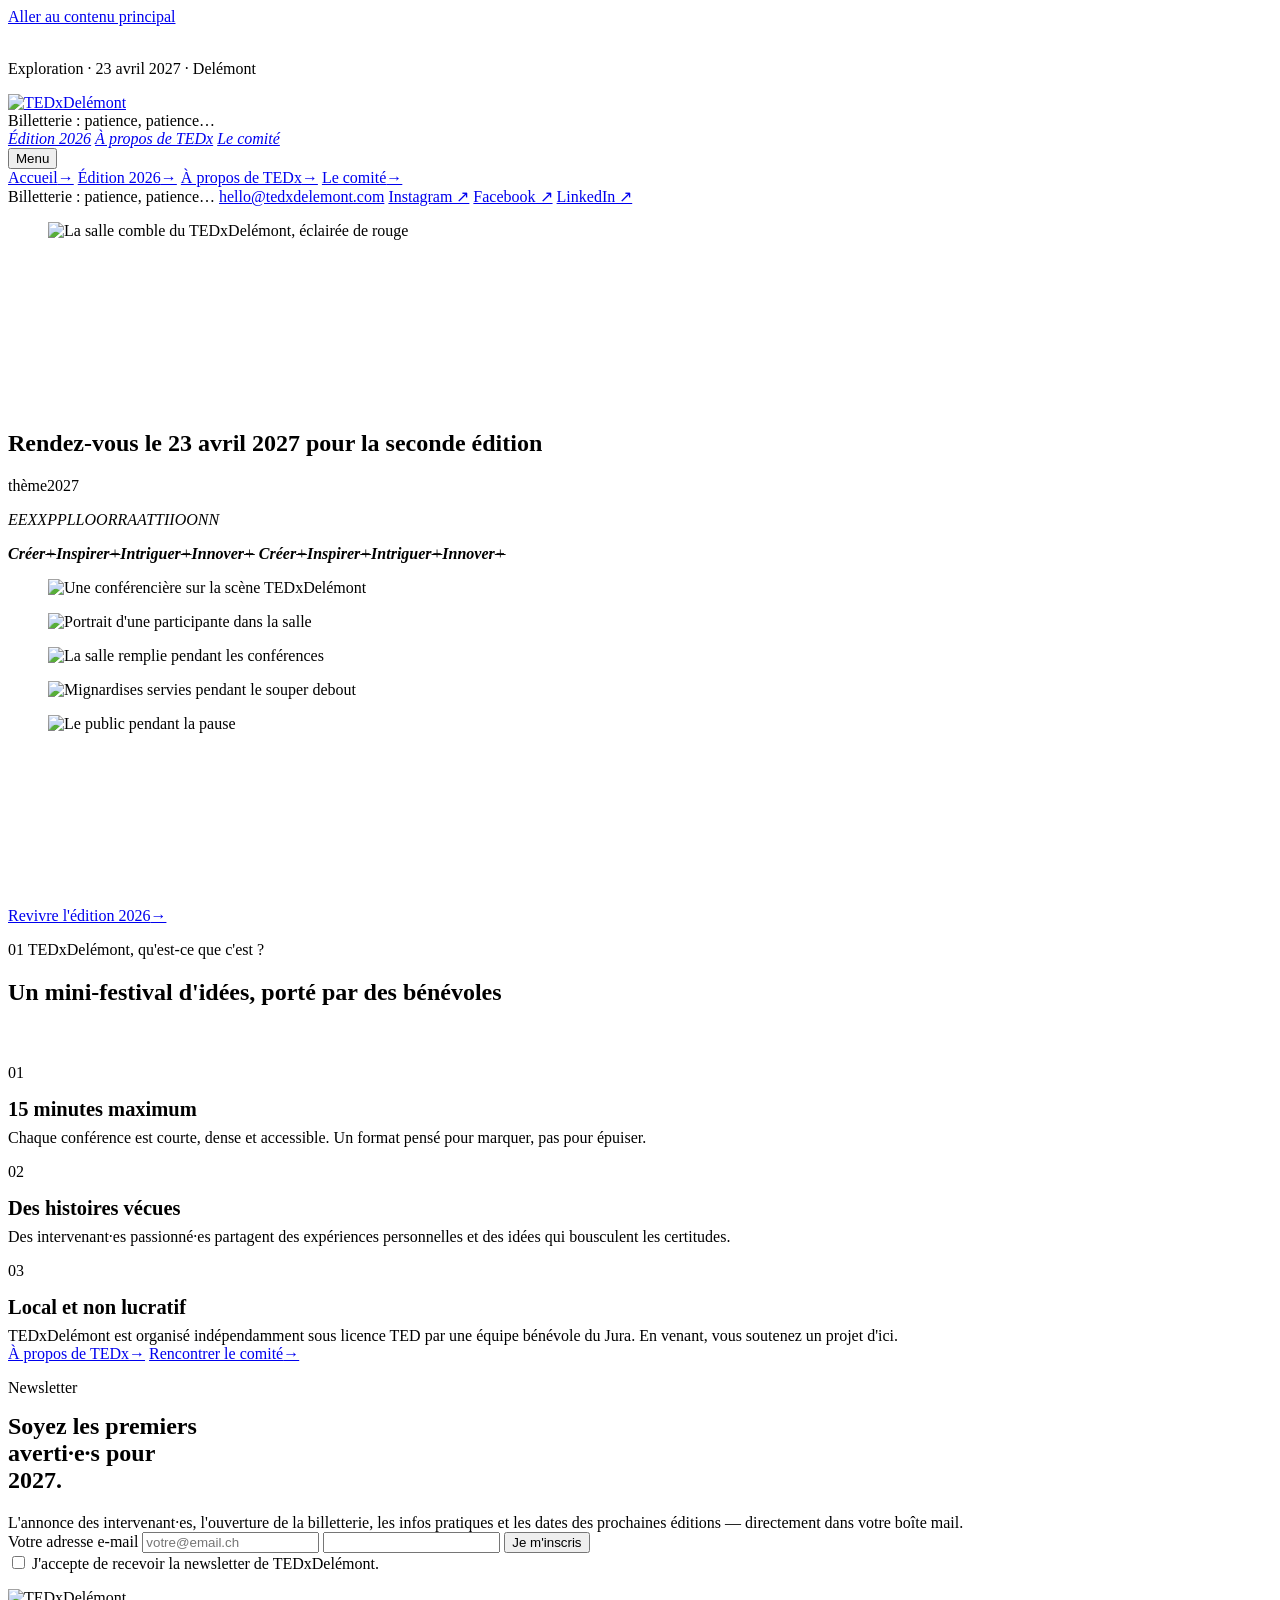
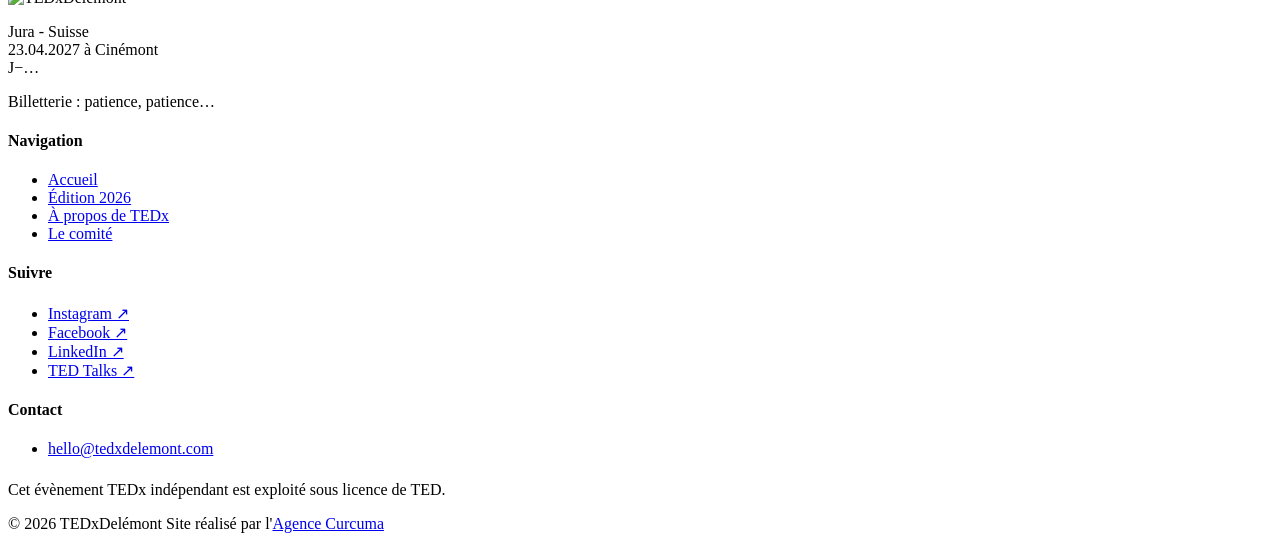
==== index.html @ a9f19f5a "Add files via upload" ====
<!DOCTYPE html>
<html lang="fr-CH">
<head>
<meta charset="utf-8">
<script>document.documentElement.className+=" js";</script>
<meta name="viewport" content="width=device-width, initial-scale=1">
<title>TEDxDelémont 2027 — « EXPLORATION » · 23 avril 2027 · Delémont</title>
<meta name="description" content="TEDxDelémont revient le 23 avril 2027 à Delémont sur le thème « EXPLORATION ». Une soirée de conférences courtes, d'histoires humaines et d'idées qui ouvrent de nouvelles perspectives.">
<link rel="canonical" href="https://www.tedxdelemont.ch/">
<meta name="robots" content="index,follow,max-image-preview:large">
<meta name="theme-color" content="#000000">
<meta name="geo.region" content="CH-JU">
<meta name="geo.placename" content="Delémont">

<meta property="og:type" content="website">
<meta property="og:site_name" content="TEDxDelémont">
<meta property="og:locale" content="fr_CH">
<meta property="og:url" content="https://www.tedxdelemont.ch/">
<meta property="og:title" content="TEDxDelémont 2027 — « EXPLORATION » · 23 avril 2027">
<meta property="og:description" content="Le TEDx du Jura revient le 23 avril 2027. Thème : « EXPLORATION ». Save the date.">
<meta property="og:image" content="https://www.tedxdelemont.ch/assets/img/ambiance/og-cover.jpg">
<meta property="og:image:alt" content="La scène TEDxDelémont">
<meta name="twitter:card" content="summary_large_image">
<meta name="twitter:title" content="TEDxDelémont 2027 — « EXPLORATION » · 23 avril 2027">
<meta name="twitter:description" content="Le TEDx du Jura revient le 23 avril 2027. Thème : « EXPLORATION ».">
<meta name="twitter:image" content="https://www.tedxdelemont.ch/assets/img/ambiance/og-cover.jpg">

<link rel="icon" href="assets/img/brand/favicon.png" type="image/png">
<link rel="apple-touch-icon" href="assets/img/brand/favicon.png">
<link rel="preload" as="font" type="font/woff2" href="assets/fonts/MrsSaintDelafield-Regular.woff2" crossorigin>
<link rel="preload" as="image" href="assets/img/ambiance/amb-5.jpg" fetchpriority="high">
<link rel="stylesheet" href="assets/css/style.css">

<script type="application/ld+json">
{
  "@context":"https://schema.org",
  "@graph":[
    {"@type":"Organization","@id":"https://www.tedxdelemont.ch/#org","name":"TEDxDelémont",
     "url":"https://www.tedxdelemont.ch/","email":"hello@tedxdelemont.com",
     "logo":"https://www.tedxdelemont.ch/assets/img/brand/tedxdelemont-white.png",
     "description":"Événement TEDx organisé de manière indépendante sous licence TED, par une équipe bénévole du Jura.",
     "areaServed":"Jura, Suisse",
     "sameAs":["https://www.instagram.com/tedxdelemont/","https://www.facebook.com/profile.php?id=61584262345551","https://ch.linkedin.com/company/tedxdel%C3%A9mont"]},
    {"@type":"WebSite","@id":"https://www.tedxdelemont.ch/#website","url":"https://www.tedxdelemont.ch/",
     "name":"TEDxDelémont","inLanguage":"fr-CH","publisher":{"@id":"https://www.tedxdelemont.ch/#org"}},
    {"@type":"Event","@id":"https://www.tedxdelemont.ch/#edition2027",
     "name":"TEDxDelémont 2027 — « EXPLORATION »","startDate":"2027-04-23T17:00:00+02:00",
     "eventStatus":"https://schema.org/EventScheduled",
     "eventAttendanceMode":"https://schema.org/OfflineEventAttendanceMode",
     "description":"Deuxième édition du TEDxDelémont sur le thème « EXPLORATION ».",
     "image":"https://www.tedxdelemont.ch/assets/img/ambiance/og-cover.jpg",
     "location":{"@type":"Place","name":"Cinémont","address":{"@type":"PostalAddress","addressLocality":"Delémont","addressRegion":"JU","addressCountry":"CH"}},
     "organizer":{"@id":"https://www.tedxdelemont.ch/#org"}}
  ]
}
</script>
</head>
<body class="no-num">
<a class="skip" href="#main">Aller au contenu principal</a>

<div class="loader" aria-hidden="true">
  <div class="loader-in">
    <span class="loader-logo"><img src="assets/img/brand/tedxdelemont-white.png" alt=""></span>
    <p class="loader-meta">Exploration · 23 avril 2027 · Delémont</p>
    <span class="loader-bar"><i></i></span>
  </div>
</div>
<div class="progress" aria-hidden="true"><i></i></div>

<header class="nav">
  <div class="wrap-lg nav-in">
    <a class="brand" href="index.html" aria-label="TEDxDelémont — accueil">
      <img src="assets/img/brand/tedxdelemont-white.png" alt="TEDxDelémont" width="1280" height="269">
    </a>

    <div class="nav-right">
      <a class="pill pill-red" data-tickets="short" aria-disabled="true"><span>Billetterie : patience, patience…</span></a>
      <nav class="nav-links" aria-label="Navigation principale">
        <a href="edition-2026.html"><i>Édition 2026</i></a>
        <a href="a-propos-de-tedx.html"><i>À propos de TEDx</i></a>
        <a href="le-comite.html"><i>Le comité</i></a>
      </nav>
    </div>

    <div class="nav-cta">
      <button class="burger pill pill-white" aria-label="Ouvrir le menu" aria-expanded="false" aria-controls="drawer">
        <span class="lbl">Menu</span><i class="ico" aria-hidden="true"><b></b><b></b></i>
      </button>
    </div>
  </div>
</header>

<div class="drawer" id="drawer">
  <nav aria-label="Menu principal">
    <a href="index.html" aria-current="page"><span>Accueil</span><span class="ar" aria-hidden="true">&rarr;</span></a>
    <a href="edition-2026.html"><span>Édition 2026</span><span class="ar" aria-hidden="true">&rarr;</span></a>
    <a href="a-propos-de-tedx.html"><span>À propos de TEDx</span><span class="ar" aria-hidden="true">&rarr;</span></a>
    <a href="le-comite.html"><span>Le comité</span><span class="ar" aria-hidden="true">&rarr;</span></a>
  </nav>
  <div class="drawer-foot">
    <a class="btn" data-tickets="full" aria-disabled="true"><span>Billetterie : patience, patience…</span></a>
    <a class="mono" href="mailto:hello@tedxdelemont.com">hello@tedxdelemont.com</a>
    <a class="mono" href="https://www.instagram.com/tedxdelemont/" target="_blank" rel="noopener">Instagram &#8599;</a>
    <a class="mono" href="https://www.facebook.com/profile.php?id=61584262345551" target="_blank" rel="noopener">Facebook &#8599;</a>
    <a class="mono" href="https://ch.linkedin.com/company/tedxdel%C3%A9mont" target="_blank" rel="noopener">LinkedIn &#8599;</a>
  </div>
</div>

<main id="main">

<!-- ===== HERO ACCUEIL ===== -->
<section class="hx">
  <figure class="hx-media">
    <img src="assets/img/ambiance/amb-5.jpg" alt="La salle comble du TEDxDelémont, éclairée de rouge" width="1800" height="1200" fetchpriority="high">
  </figure>

  <div class="hx-side">
    <canvas class="hx-dots hero-dots" aria-hidden="true"></canvas>
    <h1 class="hx-say" data-rv>
      <span class="script">Rendez-vous</span>
      <span class="up">le 23 avril 2027</span>
      <span class="up">pour la seconde édition</span>
    </h1>
  </div>

  <div class="hx-bottom">
    <p class="hx-theme" data-rv><span class="script">thème</span><span class="yr yr-red">2027</span></p>
    <div class="hx-word"><p class="giant2" aria-label="EXPLORATION" data-fit><span class="ch" style="transition-delay:0.30s"><i class="a">E</i><i class="b" aria-hidden="true">E</i></span><span class="ch" style="transition-delay:0.34s"><i class="a">X</i><i class="b" aria-hidden="true">X</i></span><span class="ch" style="transition-delay:0.39s"><i class="a">P</i><i class="b" aria-hidden="true">P</i></span><span class="ch" style="transition-delay:0.43s"><i class="a">L</i><i class="b" aria-hidden="true">L</i></span><span class="ch" style="transition-delay:0.48s"><i class="a">O</i><i class="b" aria-hidden="true">O</i></span><span class="ch" style="transition-delay:0.52s"><i class="a">R</i><i class="b" aria-hidden="true">R</i></span><span class="ch" style="transition-delay:0.57s"><i class="a">A</i><i class="b" aria-hidden="true">A</i></span><span class="ch" style="transition-delay:0.61s"><i class="a">T</i><i class="b" aria-hidden="true">T</i></span><span class="ch" style="transition-delay:0.66s"><i class="a">I</i><i class="b" aria-hidden="true">I</i></span><span class="ch" style="transition-delay:0.70s"><i class="a">O</i><i class="b" aria-hidden="true">O</i></span><span class="ch" style="transition-delay:0.75s"><i class="a">N</i><i class="b" aria-hidden="true">N</i></span></p></div>
  </div>
</section>

<!-- ===== BANDE DE MOTS ===== -->
<div class="wordmq" aria-label="Créer, inspirer, intriguer, innover">
  <i aria-hidden="true">
    <b>Créer</b><s>+</s><b>Inspirer</b><s>+</s><b>Intriguer</b><s>+</s><b>Innover</b><s>+</s>
    <b>Créer</b><s>+</s><b>Inspirer</b><s>+</s><b>Intriguer</b><s>+</s><b>Innover</b><s>+</s>
  </i>
</div>

<!-- ===== 01 · EN IMAGES ===== -->
<section class="sec-tight" id="galerie">
  <div class="photomq" aria-label="Photos de l'édition précédente, défilement automatique">
    <div class="photomq-track">
      <figure><img src="assets/img/ambiance/amb-2.jpg" alt="Une conférencière sur la scène TEDxDelémont" loading="lazy"></figure>
      <figure><img src="assets/img/ambiance/amb-1.jpg" alt="Portrait d'une participante dans la salle" loading="lazy"></figure>
      <figure><img src="assets/img/ambiance/amb-5.jpg" alt="La salle remplie pendant les conférences" loading="lazy"></figure>
      <figure><img src="assets/img/ambiance/amb-8.jpg" alt="Mignardises servies pendant le souper debout" loading="lazy"></figure>
      <figure><img src="assets/img/ambiance/amb-3.jpg" alt="Le public pendant la pause" loading="lazy"></figure>
    </div>
  </div>

  <div class="photomq photomq-2" style="margin-top:16px" aria-hidden="true">
    <div class="photomq-track">
      <figure><img src="assets/img/ambiance/amb-6.jpg" alt="" loading="lazy"></figure>
      <figure><img src="assets/img/ambiance/sismic.jpg" alt="" loading="lazy"></figure>
      <figure><img src="assets/img/ambiance/amb-7.jpg" alt="" loading="lazy"></figure>
      <figure><img src="assets/img/ambiance/amb-4.jpg" alt="" loading="lazy"></figure>
    </div>
  </div>

  <div class="wrap" style="margin-top:clamp(26px,3vw,44px)">
    <div class="actions">
      <a class="btn btn-ghost" href="edition-2026.html"><span>Revivre l'édition 2026</span><b class="arw" aria-hidden="true">→</b></a>
    </div>
  </div>
</section>

<!-- ===== 02 · TEDX, C'EST QUOI ===== -->
<section class="sec" id="a-propos">
  <div class="wrap">
    <p class="eyebrow"><span class="num">01</span> TEDxDelémont, qu'est-ce que c'est&nbsp;?</p>
    <h2 class="stack stack-sm">
      <span class="ln"><span>Un mini-festival d'idées,</span></span>
      <span class="ln has-script"><span>porté par des <span class="script">bénévoles</span></span></span>
    </h2>

    <div class="g3" style="margin-top:clamp(34px,4.5vw,64px)">
      <article class="glass" data-rv>
        <p class="mono mono-red">01</p>
        <h3 style="font-size:clamp(1.15rem,1.6vw,1.45rem);margin:.7rem 0 .5rem">15 minutes maximum</h3>
        <p class="small" style="margin:0">Chaque conférence est courte, dense et accessible. Un format pensé pour marquer, pas pour épuiser.</p>
      </article>
      <article class="glass" data-rv data-rv-delay=".08">
        <p class="mono mono-red">02</p>
        <h3 style="font-size:clamp(1.15rem,1.6vw,1.45rem);margin:.7rem 0 .5rem">Des histoires vécues</h3>
        <p class="small" style="margin:0">Des intervenant·es passionné·es partagent des expériences personnelles et des idées qui bousculent les certitudes.</p>
      </article>
      <article class="glass" data-rv data-rv-delay=".16">
        <p class="mono mono-red">03</p>
        <h3 style="font-size:clamp(1.15rem,1.6vw,1.45rem);margin:.7rem 0 .5rem">Local et non lucratif</h3>
        <p class="small" style="margin:0">TEDxDelémont est organisé indépendamment sous licence TED par une équipe bénévole du Jura. En venant, vous soutenez un projet d'ici.</p>
      </article>
    </div>

    <div class="actions" data-rv>
      <a class="btn btn-ghost" href="a-propos-de-tedx.html"><span>À propos de TEDx</span><b class="arw" aria-hidden="true">→</b></a>
      <a class="btn btn-ghost" href="le-comite.html"><span>Rencontrer le comité</span><b class="arw" aria-hidden="true">→</b></a>
    </div>
  </div>
</section>

<!-- ===== 03 · NEWSLETTER ===== -->
<section class="sec-tight water" id="newsletter">
  <div class="wrap">
    <div class="glass" data-rv>
      <div class="split split-c">
        <div>
          <p class="mono mono-b">Newsletter</p>
          <h2 class="h-m" style="max-width:16ch;margin-top:.6rem">Soyez les premiers averti·e·s pour 2027.</h2>
        </div>
        <div>
          <p class="small" style="margin:0">L'annonce des intervenant·es, l'ouverture de la billetterie, les infos pratiques et les dates des prochaines éditions — directement dans votre boîte mail.</p>

          <!-- ⚙️ NEWSLETTER : ajouter action="URL_DU_SERVICE" method="post" et le name attendu par l'outil (Brevo, Mailchimp…) -->
          <form class="nl-form" data-newsletter novalidate>
            <label class="sr-only" for="nl-email">Votre adresse e-mail</label>
            <input id="nl-email" type="email" name="EMAIL" placeholder="votre@email.ch" required autocomplete="email">
            <input class="hp" type="text" name="website" tabindex="-1" autocomplete="off" aria-hidden="true">
            <button class="btn" type="submit"><span>Je m'inscris</span></button>
          </form>
          <label class="nl-consent mono">
            <input type="checkbox" name="consent" required>
            <span>J'accepte de recevoir la newsletter de TEDxDelémont.</span>
          </label>
          <p class="mono" data-msg role="status" style="margin-top:.9rem;color:#fff"></p>
        </div>
      </div>
    </div>
  </div>
</section>

</main>

<footer class="foot">
  <div class="wrap">
    <div class="foot-grid">
      <div class="foot-brand">
        <img src="assets/img/brand/tedxdelemont-white.png" alt="TEDxDelémont">
        <p class="mono">Jura - Suisse<br>23.04.2027 à Cinémont<br><time class="mono-red" data-countdown>J−…</time></p>
        <a class="btn" data-tickets="full" aria-disabled="true" style="margin-top:1.2rem"><span>Billetterie : patience, patience…</span></a>
      </div>
      <div>
        <h4 class="mono">Navigation</h4>
        <ul>
          <li><a href="index.html">Accueil</a></li>
          <li><a href="edition-2026.html">Édition 2026</a></li>
          <li><a href="a-propos-de-tedx.html">À propos de TEDx</a></li>
          <li><a href="le-comite.html">Le comité</a></li>
        </ul>
      </div>
      <div>
        <h4 class="mono">Suivre</h4>
        <ul>
          <li><a href="https://www.instagram.com/tedxdelemont/" target="_blank" rel="noopener">Instagram ↗</a></li>
          <li><a href="https://www.facebook.com/profile.php?id=61584262345551" target="_blank" rel="noopener">Facebook ↗</a></li>
          <li><a href="https://ch.linkedin.com/company/tedxdel%C3%A9mont" target="_blank" rel="noopener">LinkedIn ↗</a></li>
          <li><a href="https://www.youtube.com/@TEDx" target="_blank" rel="noopener">TED Talks ↗</a></li>
        </ul>
      </div>
      <div>
        <h4 class="mono">Contact</h4>
        <ul><li><a href="mailto:hello@tedxdelemont.com">hello@tedxdelemont.com</a></li></ul>
        <p class="mono" style="margin-top:1.4rem">Cet évènement TEDx indépendant est exploité sous licence de TED.</p>
      </div>
    </div>
    <div class="foot-bot mono">
      <span>© <span id="yr">2026</span> TEDxDelémont</span>
      <span>Site réalisé par l'<a href="https://www.agence-curcuma.ch" target="_blank" rel="noopener">Agence Curcuma</a></span>
    </div>
  </div>
</footer>

<script src="assets/js/main.js"></script>
<script>document.getElementById('yr').textContent=new Date().getFullYear();</script>
<script>
/* filet de sécurité : si main.js n'a pas pu s'exécuter, on affiche tout */
setTimeout(function(){
  if(window.__tedxReady) return;
  document.querySelectorAll('.stack,.giant,.giant2,[data-rv],[data-rv-img]').forEach(function(e){e.classList.add('in')});
  var n=document.querySelector('.nav'); if(n) n.classList.add('ready');
  var l=document.querySelector('.loader'); if(l) l.classList.add('done');
},2500);
</script>
</body>
</html>
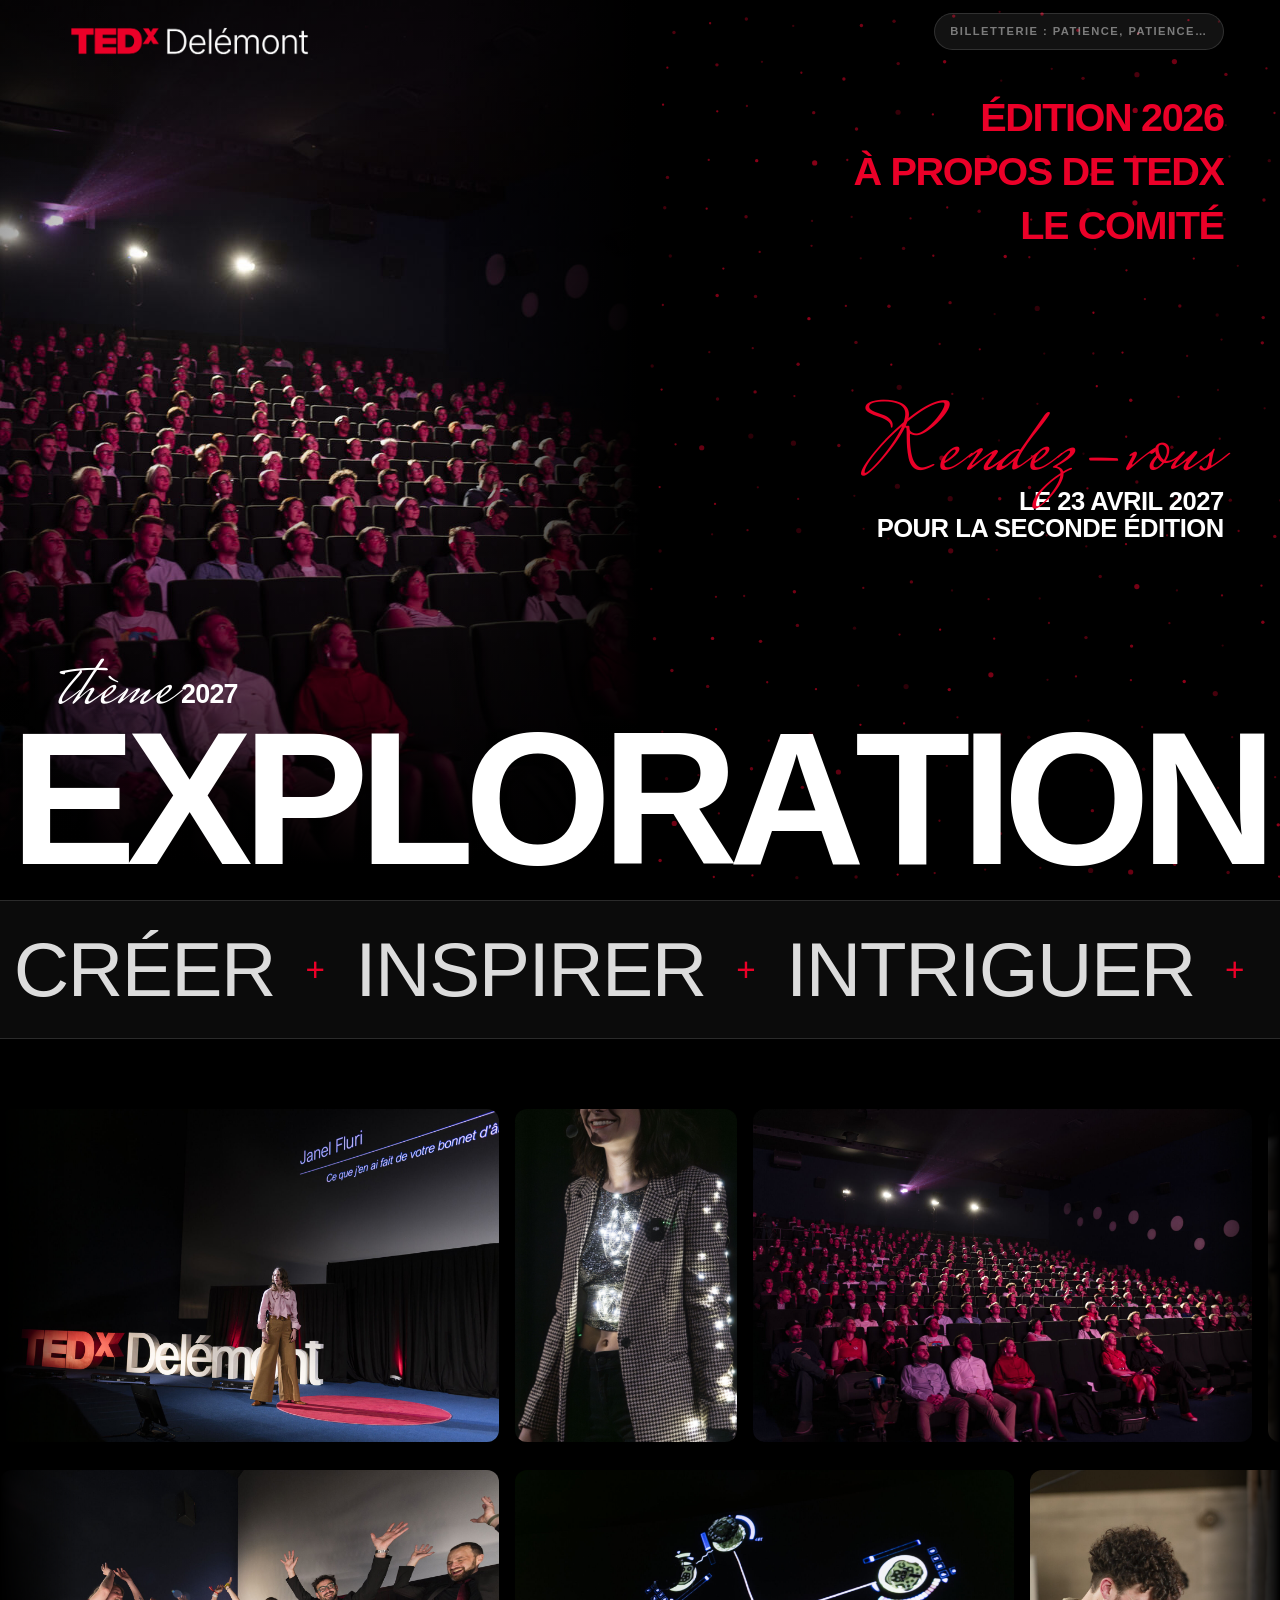
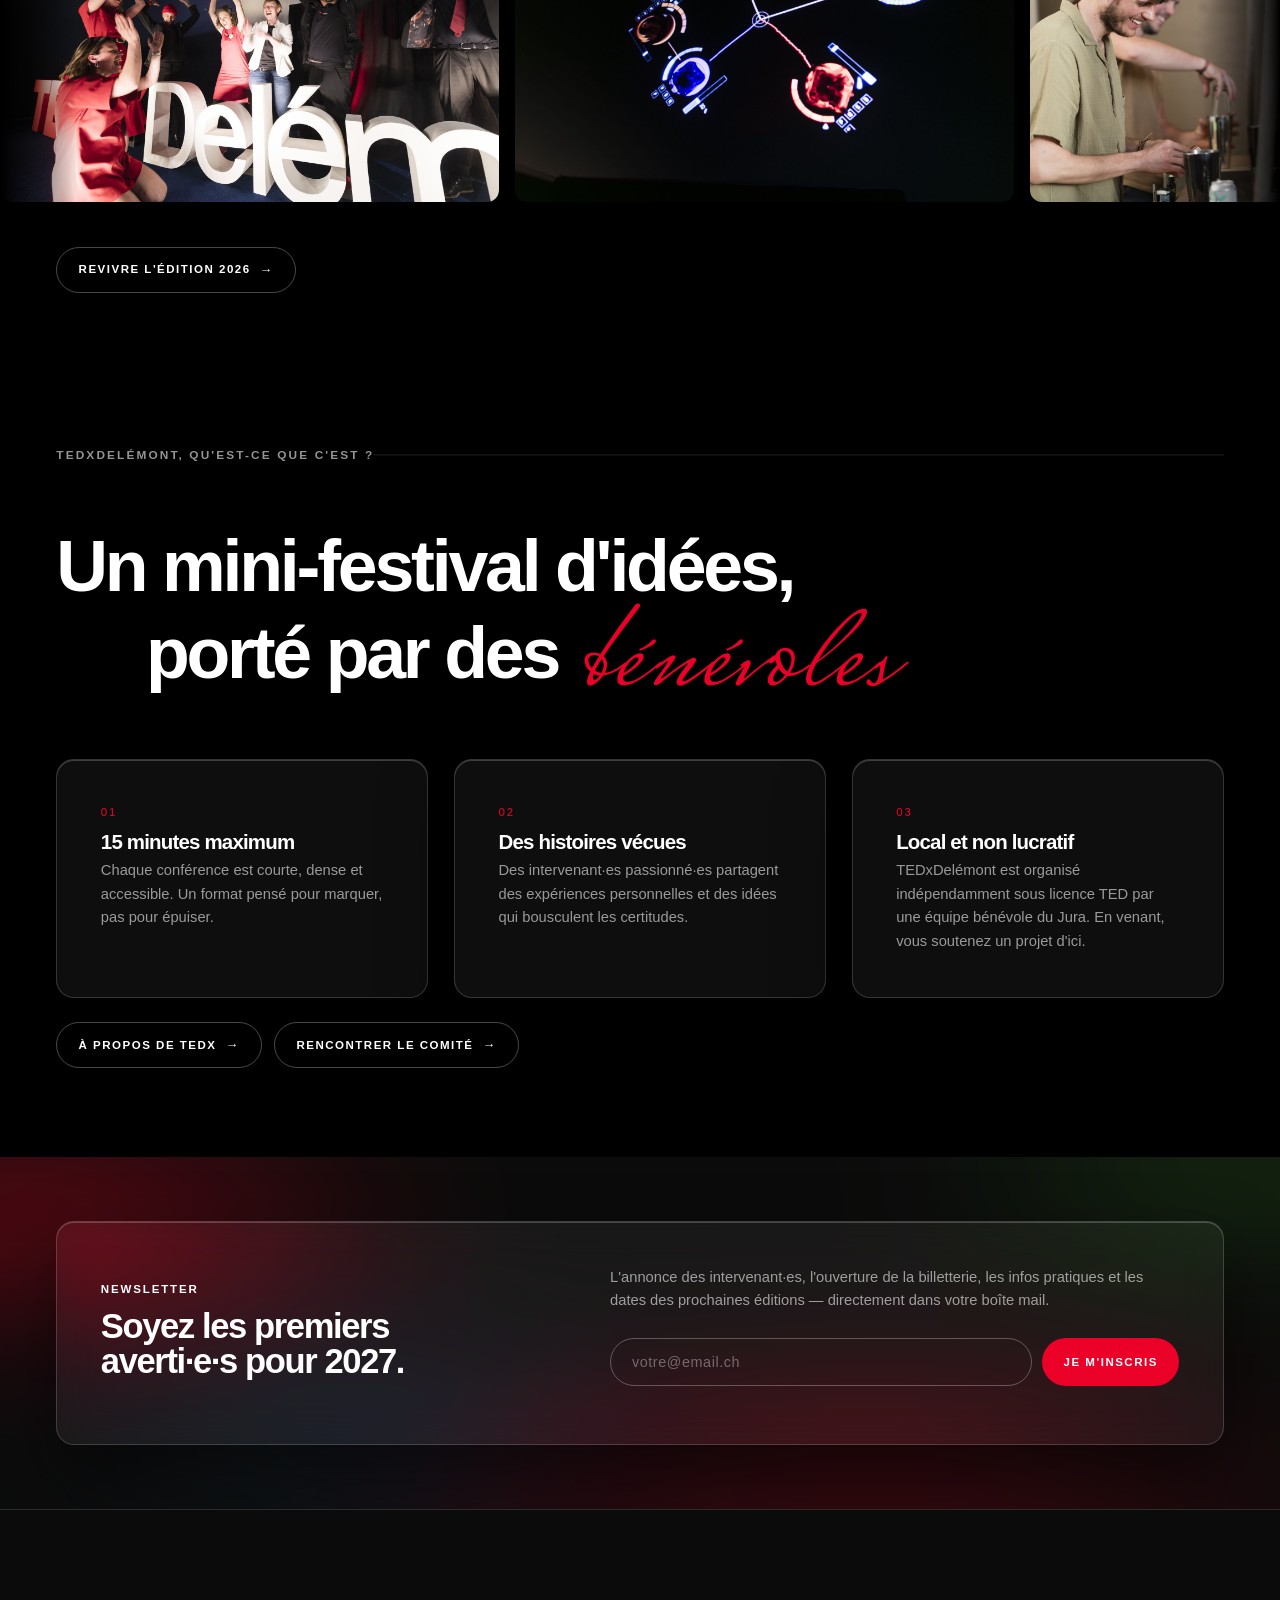
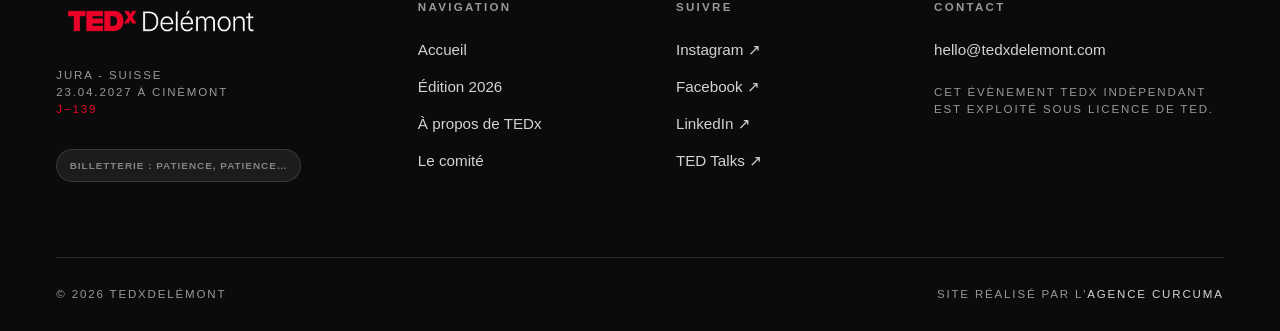
==== commit 16748564: "Newsletter : formulaire relié à Infomaniak, case de consentement retirée Co-Authored-By: Claude Opus" ====
--- a/index.html
+++ b/index.html
@@ -211,17 +211,16 @@
         <div>
           <p class="small" style="margin:0">L'annonce des intervenant·es, l'ouverture de la billetterie, les infos pratiques et les dates des prochaines éditions — directement dans votre boîte mail.</p>
 
-          <!-- ⚙️ NEWSLETTER : ajouter action="URL_DU_SERVICE" method="post" et le name attendu par l'outil (Brevo, Mailchimp…) -->
-          <form class="nl-form" data-newsletter novalidate>
+          <!-- NEWSLETTER : reliée à Infomaniak Newsletter (formulaire 22344, groupe « TEDxDelémont »). Ne pas modifier les champs cachés. -->
+          <form class="nl-form" data-newsletter method="post" action="https://newsletter.infomaniak.com/v3/api/1/newsletters/webforms/22344/submit">
+            <input class="hp" type="email" name="email" tabindex="-1" autocomplete="off" aria-hidden="true">
+            <input type="hidden" name="key" value="[base64]">
+            <input type="hidden" name="webform_id" value="22344">
             <label class="sr-only" for="nl-email">Votre adresse e-mail</label>
-            <input id="nl-email" type="email" name="EMAIL" placeholder="votre@email.ch" required autocomplete="email">
-            <input class="hp" type="text" name="website" tabindex="-1" autocomplete="off" aria-hidden="true">
+            <input id="nl-email" type="email" name="inf[1]" data-inf-meta="1" placeholder="votre@email.ch" required autocomplete="email">
+            <altcha-widget hidelogo hidefooter style="display:none" challengeurl="https://newsletter.infomaniak.com/v3/altcha-challenge"></altcha-widget>
             <button class="btn" type="submit"><span>Je m'inscris</span></button>
           </form>
-          <label class="nl-consent mono">
-            <input type="checkbox" name="consent" required>
-            <span>J'accepte de recevoir la newsletter de TEDxDelémont.</span>
-          </label>
           <p class="mono" data-msg role="status" style="margin-top:.9rem;color:#fff"></p>
         </div>
       </div>
@@ -271,6 +270,9 @@
 </footer>
 
 <script src="assets/js/main.js"></script>
+<!-- anti-robots exigé par Infomaniak pour le formulaire newsletter -->
+<script src="https://eu.altcha.org/js/latest/altcha.min.js" type="module" defer></script>
+<script src="https://newsletter.storage5.infomaniak.com/mcaptcha/altcha.js" defer></script>
 <script>document.getElementById('yr').textContent=new Date().getFullYear();</script>
 <script>
 /* filet de sécurité : si main.js n'a pas pu s'exécuter, on affiche tout */
--- a/assets/css/style.css
+++ b/assets/css/style.css
@@ -0,0 +1,1765 @@
+/* =========================================================
+   TEDxDelémont — Design System v2
+   Base sombre · typo Helvetica massive · labels monospace
+   Rouge TED #EB0028 · vert acide #D6FF3F
+   ========================================================= */
+
+:root{
+  --red:#eb0028;
+  --lime:#7ddf64;
+  --black:#000;
+  --ink:#0b0b0b;
+  --ink-2:#121212;
+  --ink-3:#1a1a1a;
+  --line:rgba(255,255,255,.13);
+  --line-2:rgba(255,255,255,.28);
+  --white:#fff;
+  --muted:rgba(255,255,255,.58);
+  --muted-2:rgba(255,255,255,.36);
+
+  --font:"Helvetica Neue",Helvetica,Arial,"Liberation Sans",system-ui,sans-serif;
+  --mono:"JetBrains Mono",ui-monospace,SFMono-Regular,"SF Mono",Menlo,Consolas,"Liberation Mono",monospace;
+
+  --max:1340px;
+  --gut:clamp(18px,4.4vw,60px);
+  --ease:cubic-bezier(.22,1,.36,1);
+  --ease-io:cubic-bezier(.66,0,.34,1);
+  --nav-h:92px;
+  --bar-h:34px;
+}
+
+/* ---------- reset ---------- */
+*,*::before,*::after{box-sizing:border-box}
+html{-webkit-text-size-adjust:100%;scroll-behavior:smooth;scroll-padding-top:calc(var(--nav-h) + var(--bar-h) + 20px)}
+@media (prefers-reduced-motion:reduce){html{scroll-behavior:auto}}
+body{
+  margin:0;background:var(--black);color:var(--white);
+  font-family:var(--font);font-size:17px;line-height:1.6;
+  -webkit-font-smoothing:antialiased;overflow-x:hidden;
+}
+img,video,svg{max-width:100%;display:block}
+a{color:inherit;text-decoration:none}
+button{font:inherit;color:inherit;background:none;border:0;cursor:pointer}
+ul{margin:0;padding:0;list-style:none}
+h1,h2,h3,h4{margin:0;font-weight:700;line-height:.9;letter-spacing:-.04em}
+p{margin:0 0 1.05em}
+::selection{background:var(--red);color:#fff}
+:focus-visible{outline:2px solid var(--lime);outline-offset:3px}
+
+/* ---------- utilitaires ---------- */
+.wrap{width:100%;max-width:var(--max);margin-inline:auto;padding-inline:var(--gut)}
+.wrap-lg{width:100%;max-width:1760px;margin-inline:auto;padding-inline:var(--gut)}
+.sr-only{position:absolute;width:1px;height:1px;padding:0;margin:-1px;overflow:hidden;clip:rect(0 0 0 0);white-space:nowrap;border:0}
+.skip{position:absolute;left:-9999px;top:0;z-index:9999;background:var(--lime);color:#000;padding:12px 18px;font-family:var(--mono)}
+.skip:focus{left:12px;top:12px}
+.red{color:var(--red)}
+.lime{color:var(--lime)}
+.center{text-align:center}
+.sec{padding:clamp(70px,10vw,150px) 0}
+.sec-tight{padding:clamp(48px,6vw,88px) 0}
+.rule{height:1px;background:var(--line);border:0;margin:0}
+
+/* ---------- monospace : la signature du site ---------- */
+.mono{
+  font-family:var(--mono);font-size:.7rem;font-weight:400;
+  letter-spacing:.17em;text-transform:uppercase;color:var(--muted);
+  line-height:1.45
+}
+.mono-b{font-weight:700;color:#fff}
+.mono-red{color:var(--red)}
+.mono-lg{font-size:.82rem}
+
+/* eyebrow = numéro de section + label */
+.eyebrow{
+  display:flex;align-items:baseline;gap:1.1em;margin:0 0 clamp(20px,3vw,38px);
+  font-family:var(--mono);font-size:.72rem;letter-spacing:.18em;text-transform:uppercase;color:var(--muted)
+}
+.eyebrow .num{color:var(--red);font-weight:700}
+.eyebrow::after{content:"";flex:1;height:1px;background:var(--line);transform:translateY(-.3em)}
+
+/* ---------- titres empilés (décalage progressif) ---------- */
+.stack{display:block}
+.stack .ln{
+  display:block;overflow:hidden;
+  font-size:clamp(2.5rem,9vw,8.2rem);font-weight:700;letter-spacing:-.045em;line-height:.88;
+  padding-bottom:.1em;margin-bottom:-.05em   /* laisse respirer les jambages (y, g, p) */
+}
+.stack .ln>span{display:block;transition:transform 1.1s var(--ease)}
+.js .stack .ln>span{transform:translateY(118%)}
+.stack.in .ln>span,.in .stack .ln>span{transform:none}
+.stack .ln:nth-child(2){padding-left:clamp(14px,7vw,150px)}
+.stack .ln:nth-child(3){padding-left:clamp(28px,14vw,300px)}
+.stack .ln:nth-child(4){padding-left:clamp(42px,21vw,450px)}
+.stack .ln>span>i{transition-delay:.08s}
+.stack-sm .ln{font-size:clamp(2rem,5.6vw,4.6rem)}
+@media (max-width:700px){
+  .stack .ln:nth-child(2),.stack .ln:nth-child(3),.stack .ln:nth-child(4){padding-left:0}
+}
+
+/* point rouge en fin de titre */
+.dot-r{color:var(--red);font-style:normal}
+
+/* chip image/label inséré dans un titre */
+.chip{
+  display:inline-block;vertical-align:middle;
+  height:.72em;aspect-ratio:16/10;margin:0 .18em .12em;
+  border-radius:.14em;overflow:hidden;background:var(--ink-3);
+  transform:rotate(-2.5deg);transition:transform .6s var(--ease)
+}
+.chip img{width:100%;height:100%;object-fit:cover}
+.chip:hover{transform:rotate(2deg) scale(1.06)}
+.chip-txt{
+  display:inline-flex;align-items:center;vertical-align:middle;
+  height:.62em;padding:0 .3em;margin:0 .12em .1em;border-radius:999px;
+  background:var(--lime);color:#000;font-family:var(--mono);
+  font-size:.2em;letter-spacing:.12em;text-transform:uppercase;font-weight:700;
+  transform:rotate(-2deg)
+}
+
+/* ---------- textes ---------- */
+.lead{font-size:clamp(1.05rem,1.5vw,1.34rem);line-height:1.5;color:rgba(255,255,255,.8);max-width:60ch}
+.small{font-size:.92rem;color:var(--muted)}
+.h-l{font-size:clamp(2rem,5vw,4.2rem);line-height:.94}
+.h-m{font-size:clamp(1.5rem,2.7vw,2.4rem);line-height:1}
+
+/* ---------- boutons ---------- */
+.btn{
+  --bg:var(--red);--fg:#fff;
+  position:relative;display:inline-flex;align-items:center;gap:.8em;
+  padding:1.02em 1.85em;border-radius:999px;background:var(--bg);color:var(--fg);
+  font-family:var(--mono);font-size:.76rem;font-weight:700;letter-spacing:.13em;text-transform:uppercase;
+  overflow:hidden;isolation:isolate;transition:color .4s var(--ease)
+}
+.btn span{position:relative;z-index:2}
+.btn::after{content:"";position:absolute;inset:0;z-index:1;border-radius:inherit;background:var(--lime);transform:translateY(101%);transition:transform .55s var(--ease)}
+.btn:hover::after,.btn:focus-visible::after{transform:translateY(0)}
+.btn:hover,.btn:focus-visible{color:#000}
+.btn-ghost{--bg:transparent;--fg:#fff;border:1px solid var(--line-2)}
+.btn-ghost::after{background:#fff}
+.btn-light{--bg:#fff;--fg:#000}
+.btn-light::after{background:var(--red)}
+.btn-light:hover,.btn-light:focus-visible{color:#fff}
+.btn-lime{--bg:var(--lime);--fg:#000}
+.btn-lime::after{background:#fff}
+.btn-lime:hover,.btn-lime:focus-visible{color:#000}
+.btn[aria-disabled="true"],.btn.is-soon{opacity:.42;pointer-events:none}
+.btn .arw{display:inline-block;transition:transform .45s var(--ease);font-family:var(--font);font-size:1.1em}
+.btn:hover .arw{transform:translateX(5px)}
+.actions{display:flex;flex-wrap:wrap;gap:12px;margin-top:2rem}
+
+/* bouton rond flèche */
+.rnd{
+  width:52px;height:52px;border-radius:50%;border:1px solid var(--line-2);
+  display:grid;place-items:center;flex:0 0 auto;transition:background-color .4s,color .4s,border-color .4s,transform .5s var(--ease)
+}
+.rnd:hover{background:#fff;color:#000;border-color:#fff;transform:rotate(45deg)}
+
+/* pilule marquee (style « apply · apply · now ↗ ») */
+.pillmq{display:inline-flex;align-items:center;gap:10px;text-decoration:none}
+.pillmq .tube{
+  overflow:hidden;max-width:min(340px,62vw);border-radius:999px;
+  background:#fff;color:#000;padding:.72em 0;
+  -webkit-mask-image:linear-gradient(90deg,transparent,#000 14%,#000 86%,transparent);
+  mask-image:linear-gradient(90deg,transparent,#000 14%,#000 86%,transparent)
+}
+.pillmq .tube i{
+  display:flex;width:max-content;animation:mq 14s linear infinite;
+  font-family:var(--mono);font-size:.74rem;font-weight:700;letter-spacing:.13em;text-transform:uppercase;font-style:normal
+}
+.pillmq .tube i b{padding:0 .55em;font-weight:700}
+.pillmq .tube i b.hl{color:var(--red)}
+.pillmq:hover .tube i{animation-play-state:paused}
+.pillmq .rnd{width:46px;height:46px;background:#fff;color:#000;border-color:#fff}
+.pillmq:hover .rnd{background:var(--red);border-color:var(--red);color:#fff}
+@keyframes mq{to{transform:translateX(-50%)}}
+
+/* ---------- barre mono en haut ---------- */
+.topbar{
+  position:fixed;top:0;left:0;right:0;z-index:820;height:var(--bar-h);
+  display:flex;align-items:center;background:var(--black);border-bottom:1px solid var(--line)
+}
+.topbar-in{display:flex;justify-content:space-between;align-items:center;gap:16px;width:100%}
+.topbar .mono{font-size:.64rem;white-space:nowrap;overflow:hidden;text-overflow:ellipsis}
+
+/* ---------- curseur X rouge ---------- */
+.cursor{
+  position:fixed;top:0;left:0;z-index:9998;pointer-events:none;
+  width:30px;height:30px;margin:-15px 0 0 -15px;opacity:0;
+  transition:opacity .3s,width .4s var(--ease),height .4s var(--ease),margin .4s var(--ease)
+}
+.cursor.on{opacity:1}
+.cursor.hot{width:64px;height:64px;margin:-32px 0 0 -32px}
+.cursor svg{width:100%;height:100%;display:block}
+.cursor .xline{stroke:var(--red);stroke-width:9;stroke-linecap:round;transition:stroke .3s}
+.cursor.hot .xline{stroke:var(--lime)}
+.cursor .ring{fill:none;stroke:rgba(255,255,255,.35);stroke-width:2;opacity:0;transition:opacity .35s}
+.cursor.hot .ring{opacity:1}
+@media (hover:none),(pointer:coarse){.cursor{display:none!important}}
+
+/* ---------- progression ---------- */
+.progress{position:fixed;top:0;left:0;height:2px;width:100%;z-index:900}
+.progress i{display:block;height:100%;width:0;background:var(--red)}
+
+/* ---------- loader ---------- */
+.loader{position:fixed;inset:0;z-index:2000;background:var(--black);display:none;place-items:center;gap:18px;transition:opacity .7s var(--ease),visibility .7s}
+.js .loader{display:grid}
+.loader.done{opacity:0;visibility:hidden}
+.loader img{width:min(300px,58vw);animation:lgo 1s var(--ease) both}
+.loader p{animation:lgo 1s .15s var(--ease) both;margin:0}
+@keyframes lgo{from{opacity:0;transform:translateY(16px)}to{opacity:1;transform:none}}
+
+/* ---------- navigation ---------- */
+.nav{
+  position:fixed;top:var(--bar-h);left:0;right:0;z-index:800;height:var(--nav-h);
+  display:flex;align-items:center;border-bottom:1px solid transparent;
+  transition:background-color .5s var(--ease),border-color .5s var(--ease)
+}
+.nav.solid{background:rgba(0,0,0,.86);backdrop-filter:blur(16px);-webkit-backdrop-filter:blur(16px);border-bottom-color:var(--line)}
+.nav-in{display:flex;align-items:center;justify-content:space-between;gap:26px;width:100%}
+.brand img{height:clamp(34px,3.4vw,50px);width:auto;transition:transform .5s var(--ease)}
+.brand:hover img{transform:scale(1.04)}
+.nav-links{display:flex;align-items:center;gap:30px}
+.nav-links a{
+  font-family:var(--mono);font-size:.72rem;letter-spacing:.15em;text-transform:uppercase;
+  color:rgba(255,255,255,.78);position:relative;padding:8px 0;transition:color .3s
+}
+.nav-links a::after{content:"";position:absolute;left:0;bottom:2px;height:2px;width:100%;background:var(--red);transform:scaleX(0);transform-origin:100% 50%;transition:transform .45s var(--ease)}
+.nav-links a:hover,.nav-links a[aria-current="page"]{color:#fff}
+.nav-links a:hover::after,.nav-links a[aria-current="page"]::after{transform:scaleX(1);transform-origin:0 50%}
+.nav-cta{display:flex;align-items:center;gap:14px}
+.nav .btn{padding:.78em 1.3em;font-size:.68rem}
+
+.burger{display:none;width:46px;height:46px;position:relative;z-index:1200;border-radius:50%;border:1px solid var(--line-2)}
+.burger i{position:absolute;left:12px;right:12px;height:2px;background:#fff;transition:transform .45s var(--ease)}
+.burger i:nth-child(1){top:19px}
+.burger i:nth-child(2){bottom:19px}
+body.menu-open .burger i:nth-child(1){transform:translateY(4px) rotate(45deg);background:var(--red)}
+body.menu-open .burger i:nth-child(2){transform:translateY(-4px) rotate(-45deg);background:var(--red)}
+
+.drawer{
+  position:fixed;inset:0;z-index:1100;background:var(--ink);
+  padding:calc(var(--nav-h) + var(--bar-h) + 20px) var(--gut) 32px;
+  display:flex;flex-direction:column;justify-content:space-between;
+  clip-path:inset(0 0 100% 0);transition:clip-path .8s var(--ease);visibility:hidden
+}
+body.menu-open .drawer{clip-path:inset(0 0 0 0);visibility:visible}
+.drawer nav a{
+  display:flex;align-items:baseline;gap:.7em;
+  font-size:clamp(1.9rem,8vw,3.2rem);font-weight:700;letter-spacing:-.04em;
+  padding:.18em 0;border-bottom:1px solid var(--line);
+  opacity:0;transform:translateY(24px);transition:opacity .6s var(--ease),transform .6s var(--ease),color .3s
+}
+.drawer nav a em{font-family:var(--mono);font-size:.7rem;font-style:normal;color:var(--red);letter-spacing:.14em}
+body.menu-open .drawer nav a{opacity:1;transform:none}
+.drawer nav a:hover{color:var(--red)}
+.drawer-foot{display:flex;flex-wrap:wrap;gap:14px 26px;align-items:center}
+
+/* ---------- HERO ---------- */
+.hero{position:relative;min-height:100svh;display:flex;flex-direction:column;justify-content:flex-end;overflow:hidden;padding-top:calc(var(--nav-h) + var(--bar-h))}
+.hero-bg{position:absolute;inset:0;z-index:0}
+.hero-bg figure{position:absolute;inset:0;margin:0;opacity:0;transition:opacity 1.4s var(--ease-io)}
+.hero-bg figure.on{opacity:1}
+.hero-bg img{width:100%;height:100%;object-fit:cover;transform:scale(1.06)}
+.hero-bg figure.on img{animation:kb 9s linear forwards}
+@keyframes kb{from{transform:scale(1.13)}to{transform:scale(1)}}
+.hero::after{
+  content:"";position:absolute;inset:0;z-index:1;pointer-events:none;
+  background:linear-gradient(180deg,rgba(0,0,0,.78) 0%,rgba(0,0,0,.26) 30%,rgba(0,0,0,.62) 66%,#000 100%)
+}
+.hero-in{position:relative;z-index:2;width:100%;padding-bottom:clamp(30px,5vw,64px)}
+.hero-top{display:flex;flex-wrap:wrap;gap:14px 26px;align-items:center;margin-bottom:clamp(22px,4vw,44px)}
+.tag{
+  display:inline-flex;align-items:center;gap:.7em;border:1px solid var(--line-2);border-radius:999px;
+  padding:.55em 1.05em;font-family:var(--mono);font-size:.68rem;letter-spacing:.16em;text-transform:uppercase;
+  backdrop-filter:blur(6px)
+}
+.tag .dot{width:7px;height:7px;border-radius:50%;background:var(--red);animation:pulse 2s infinite}
+.tag-lime{background:var(--lime);color:#000;border-color:var(--lime);font-weight:700}
+@keyframes pulse{0%,100%{opacity:1}50%{opacity:.25}}
+.hero-foot{
+  display:flex;flex-wrap:wrap;gap:18px 40px;justify-content:space-between;align-items:flex-end;
+  margin-top:clamp(24px,4vw,48px);padding-top:20px;border-top:1px solid var(--line)
+}
+.hero-foot .col{max-width:46ch}
+
+/* ---------- blocs couleur ---------- */
+.blk{border-radius:14px;padding:clamp(24px,3.4vw,52px);position:relative;overflow:hidden}
+.blk-red{background:var(--red);color:#fff}
+.blk-lime{background:var(--lime);color:#000}
+.blk-white{background:#fff;color:#000}
+.blk-ink{background:var(--ink-2);color:#fff;border:1px solid var(--line)}
+.blk .mono{color:inherit;opacity:.72}
+.blk h3{font-size:clamp(1.5rem,2.6vw,2.3rem);margin-bottom:.5em}
+.blk-foot{display:flex;justify-content:space-between;align-items:flex-end;gap:16px;margin-top:auto;padding-top:clamp(20px,3vw,34px)}
+
+/* pile de photos pivotées */
+.photostack{position:relative;aspect-ratio:4/3;margin:clamp(10px,2vw,22px) auto}
+.photostack img{
+  position:absolute;inset:0;width:100%;height:100%;object-fit:cover;border-radius:10px;
+  box-shadow:0 18px 44px rgba(0,0,0,.35);transition:transform .8s var(--ease)
+}
+.photostack img:nth-child(1){transform:rotate(-7deg) translate(-4%,2%) scale(.9)}
+.photostack img:nth-child(2){transform:rotate(5deg) translate(5%,-2%) scale(.9)}
+.photostack img:nth-child(3){transform:rotate(-1.5deg) scale(.94)}
+.blk:hover .photostack img:nth-child(1){transform:rotate(-11deg) translate(-8%,3%) scale(.9)}
+.blk:hover .photostack img:nth-child(2){transform:rotate(9deg) translate(9%,-3%) scale(.9)}
+.blk:hover .photostack img:nth-child(3){transform:rotate(0deg) scale(.97)}
+
+/* ---------- grilles ---------- */
+.split{display:grid;grid-template-columns:minmax(0,.9fr) minmax(0,1.1fr);gap:clamp(28px,4.5vw,80px);align-items:start}
+.split-c{align-items:center}
+.split-r{grid-template-columns:minmax(0,1.1fr) minmax(0,.9fr)}
+@media (max-width:900px){.split,.split-r{grid-template-columns:1fr}}
+.g2{display:grid;grid-template-columns:repeat(2,minmax(0,1fr));gap:clamp(14px,2vw,26px)}
+.g3{display:grid;grid-template-columns:repeat(3,minmax(0,1fr));gap:clamp(14px,2vw,26px)}
+@media (max-width:900px){.g3{grid-template-columns:1fr}}
+@media (max-width:640px){.g2{grid-template-columns:1fr}}
+
+.figure{position:relative;overflow:hidden;border-radius:10px;background:var(--ink-2)}
+.figure img{width:100%;height:100%;object-fit:cover;transition:transform 1.1s var(--ease)}
+.figure:hover img{transform:scale(1.04)}
+.cap{margin-top:.8rem}
+.ratio-45{aspect-ratio:4/5}
+.ratio-32{aspect-ratio:3/2}
+.ratio-11{aspect-ratio:1/1}
+
+/* ---------- chiffres ---------- */
+.stats{display:grid;grid-template-columns:repeat(4,1fr);gap:1px;background:var(--line);border-block:1px solid var(--line)}
+.stats div{background:var(--black);padding:clamp(22px,3.4vw,44px) clamp(14px,2vw,26px)}
+.stats b{display:block;font-size:clamp(2.6rem,6.4vw,5rem);font-weight:700;letter-spacing:-.055em;line-height:.9}
+.stats .mono{margin-top:.9em}
+@media (max-width:760px){.stats{grid-template-columns:repeat(2,1fr)}}
+
+/* ---------- galerie horizontale ---------- */
+.hscroll{display:flex;gap:14px;overflow-x:auto;scroll-snap-type:x proximity;padding-inline:var(--gut);padding-bottom:12px;cursor:grab;scrollbar-width:none}
+.hscroll::-webkit-scrollbar{display:none}
+.hscroll.drag{cursor:grabbing}
+.hscroll figure{flex:0 0 min(78vw,540px);margin:0;scroll-snap-align:center}
+.hscroll img{width:100%;aspect-ratio:3/2;object-fit:cover;border-radius:10px}
+.hscroll figure:nth-child(3n+1) img{aspect-ratio:4/5}
+
+/* ---------- aftermovie ---------- */
+.reel{display:grid;grid-template-columns:minmax(0,1fr) minmax(0,390px);gap:clamp(28px,5vw,76px);align-items:center}
+@media (max-width:900px){.reel{grid-template-columns:1fr}}
+.reel-player{position:relative;border-radius:14px;overflow:hidden;background:#000;box-shadow:0 40px 90px rgba(0,0,0,.65)}
+.reel-player video{width:100%;aspect-ratio:9/16;object-fit:cover;display:block}
+.reel-play{position:absolute;inset:0;display:grid;place-items:center;z-index:3;background:linear-gradient(180deg,rgba(0,0,0,.1),rgba(0,0,0,.5));transition:opacity .4s}
+.reel-play span{width:92px;height:92px;border-radius:50%;background:var(--red);display:grid;place-items:center;transition:transform .5s var(--ease);box-shadow:0 14px 44px rgba(235,0,40,.55)}
+.reel-play:hover span{transform:scale(1.12)}
+.reel-play svg{width:26px;height:26px;fill:#fff;margin-left:4px}
+.reel-player.playing .reel-play{opacity:0;pointer-events:none}
+
+/* ---------- conférenciers ---------- */
+.speakers{display:grid;grid-template-columns:repeat(4,1fr);gap:clamp(16px,2.2vw,32px)}
+@media (max-width:1150px){.speakers{grid-template-columns:repeat(2,1fr)}}
+@media (max-width:600px){.speakers{grid-template-columns:1fr}}
+.spk{display:flex;flex-direction:column;border-top:1px solid var(--line);padding-top:18px}
+.spk .ph{position:relative;overflow:hidden;border-radius:10px;background:var(--ink-2);aspect-ratio:4/5}
+.spk .ph img{width:100%;height:100%;object-fit:cover;transition:transform 1s var(--ease),filter .6s}
+.spk:hover .ph img{transform:scale(1.05)}
+.spk .no{position:absolute;top:10px;left:12px;z-index:2;font-family:var(--mono);font-size:.66rem;letter-spacing:.14em;color:#fff;mix-blend-mode:normal;text-shadow:0 1px 6px rgba(0,0,0,.7)}
+.spk h3{font-size:clamp(1.25rem,1.6vw,1.55rem);margin:1rem 0 .3rem}
+.spk .role{font-family:var(--mono);font-size:.68rem;letter-spacing:.13em;text-transform:uppercase;color:var(--red);margin-bottom:.9rem}
+.spk .talk-title{font-size:1.02rem;font-weight:700;letter-spacing:-.02em;line-height:1.25;margin-bottom:.6rem}
+.spk .sum{font-size:.93rem;color:var(--muted);line-height:1.58;margin-bottom:1rem}
+.spk blockquote{
+  margin:0 0 1.1rem;padding-left:.9rem;border-left:2px solid var(--red);
+  font-size:.95rem;line-height:1.45;color:rgba(255,255,255,.9);font-style:italic
+}
+.spk .push{margin-top:auto}
+.yt{
+  display:inline-flex;align-items:center;gap:.62em;
+  font-family:var(--mono);font-size:.68rem;font-weight:700;letter-spacing:.11em;text-transform:uppercase;
+  border:1px solid var(--line-2);border-radius:999px;padding:.62em 1em;
+  transition:background-color .4s var(--ease),border-color .4s,color .4s
+}
+.yt svg{width:20px;height:14px;flex:0 0 auto}
+.yt .yt-bg{fill:#ff0000;transition:fill .4s}
+.yt .yt-tri{fill:#fff}
+.yt:hover{background:#fff;color:#000;border-color:#fff}
+.yt:hover .yt-bg{fill:#ff0000}
+
+/* ---------- timeline / programme ---------- */
+.tl{border-top:1px solid var(--line)}
+.tl li{display:grid;grid-template-columns:118px 1fr;gap:clamp(12px,3vw,40px);padding:clamp(16px,2.2vw,28px) 0;border-bottom:1px solid var(--line);align-items:baseline;transition:background-color .4s}
+.tl li:hover{background:rgba(255,255,255,.025)}
+.tl b{font-family:var(--mono);font-size:.86rem;letter-spacing:.1em;color:var(--red);font-weight:700}
+.tl h4{font-size:clamp(1.05rem,1.5vw,1.3rem);margin-bottom:.25em;letter-spacing:-.02em}
+.tl p{margin:0;color:var(--muted);font-size:.93rem}
+@media (max-width:620px){.tl li{grid-template-columns:1fr;gap:5px}}
+
+/* ---------- partenaires ---------- */
+.tier{margin-bottom:clamp(32px,4.4vw,60px)}
+.tier .hd{display:flex;align-items:center;gap:1em;margin-bottom:1.3rem}
+.tier .hd::after{content:"";flex:1;height:1px;background:var(--line)}
+.tiles{display:grid;gap:14px}
+.tiles.c2{grid-template-columns:repeat(2,minmax(0,1fr))}
+.tiles.c3{grid-template-columns:repeat(3,minmax(0,1fr))}
+@media (max-width:760px){.tiles.c2,.tiles.c3{grid-template-columns:1fr}}
+.tile{
+  display:grid;place-items:center;background:#fff;border-radius:12px;
+  padding:clamp(26px,3.4vw,46px);min-height:150px;
+  transition:transform .5s var(--ease),box-shadow .5s var(--ease)
+}
+.tile:hover{transform:translateY(-6px);box-shadow:0 26px 56px rgba(0,0,0,.55)}
+.tile img{max-width:100%;max-height:76px;width:auto;height:auto;object-fit:contain}
+.tile.big{min-height:220px}
+.tile.big img{max-height:120px}
+.tile.txt{font-weight:700;font-size:1.4rem;color:#111;letter-spacing:-.02em}
+
+/* logos artistes sur fond sombre — jamais rognés */
+.artists{display:flex;flex-wrap:wrap;gap:clamp(26px,4vw,64px);align-items:center}
+.artists .lg{display:grid;place-items:center;min-width:120px}
+.artists img{max-height:clamp(70px,8vw,110px);width:auto;object-fit:contain;transition:transform .5s var(--ease),opacity .4s;opacity:.92}
+.artists a:hover img,.artists .lg:hover img{transform:translateY(-5px);opacity:1}
+
+/* ---------- comité ---------- */
+.team{display:grid;grid-template-columns:repeat(3,1fr);gap:clamp(22px,2.8vw,42px)}
+@media (max-width:900px){.team{grid-template-columns:repeat(2,1fr)}}
+@media (max-width:560px){.team{grid-template-columns:1fr}}
+.member .ph{overflow:hidden;border-radius:10px;aspect-ratio:4/5;background:var(--ink-2)}
+.member .ph img{width:100%;height:100%;object-fit:cover;transition:transform 1s var(--ease)}
+.member:hover .ph img{transform:scale(1.04)}
+.member .fx{margin:1rem 0 .3rem}
+.member h3{font-size:clamp(1.25rem,1.7vw,1.6rem)}
+.member p{font-size:.93rem;color:var(--muted);margin:.75rem 0 1rem}
+.member .links{display:flex;flex-wrap:wrap;gap:9px}
+.member .links a{
+  font-family:var(--mono);font-size:.66rem;letter-spacing:.1em;text-transform:uppercase;
+  border:1px solid var(--line-2);border-radius:999px;padding:.5em .95em;
+  transition:background-color .35s,color .35s,border-color .35s
+}
+.member .links a:hover{background:var(--red);color:#fff;border-color:var(--red)}
+
+/* ---------- cartes ---------- */
+.card{
+  border:1px solid var(--line);border-radius:12px;padding:clamp(22px,2.8vw,36px);
+  background:linear-gradient(180deg,rgba(255,255,255,.04),rgba(255,255,255,0));
+  transition:border-color .5s var(--ease),transform .5s var(--ease)
+}
+.card:hover{border-color:var(--line-2);transform:translateY(-5px)}
+.card h3{font-size:clamp(1.15rem,1.6vw,1.45rem);margin:.7rem 0 .5rem}
+.card p{color:var(--muted);font-size:.94rem;margin:0}
+
+/* ---------- prose ---------- */
+.prose{max-width:72ch}
+.prose p{color:rgba(255,255,255,.76);margin-bottom:1.3em}
+.prose a{color:#fff;border-bottom:1px solid var(--red);transition:color .3s}
+.prose a:hover{color:var(--red)}
+
+/* ---------- newsletter ---------- */
+.nl-form{display:flex;flex-wrap:wrap;gap:10px;margin-top:1.6rem}
+.nl-form input[type=email]{
+  flex:1 1 240px;background:transparent;border:1px solid var(--line-2);color:#fff;
+  border-radius:999px;padding:1.02em 1.45em;font-family:var(--mono);font-size:.8rem;outline:none;transition:border-color .35s
+}
+.nl-form input[type=email]:focus{border-color:var(--lime)}
+.nl-form input::placeholder{color:var(--muted-2)}
+.nl-consent{display:flex;gap:.65em;align-items:flex-start;margin-top:1rem}
+.nl-consent input{margin-top:.25em;accent-color:var(--red)}
+.hp{position:absolute;left:-9999px}
+
+/* ---------- sous-nav ---------- */
+.subnav{position:sticky;top:calc(var(--nav-h) + var(--bar-h));z-index:600;background:rgba(0,0,0,.9);backdrop-filter:blur(14px);-webkit-backdrop-filter:blur(14px);border-block:1px solid var(--line)}
+.subnav ul{display:flex;gap:8px;overflow-x:auto;scrollbar-width:none;padding:12px 0}
+.subnav ul::-webkit-scrollbar{display:none}
+.subnav a{
+  display:inline-flex;align-items:center;gap:.55em;white-space:nowrap;
+  font-family:var(--mono);font-size:.68rem;letter-spacing:.13em;text-transform:uppercase;
+  color:var(--muted);border:1px solid transparent;border-radius:999px;padding:.5em .95em;transition:color .3s,border-color .3s,background-color .3s
+}
+.subnav a em{font-style:normal;color:var(--red)}
+.subnav a:hover{color:#fff;border-color:var(--line-2)}
+.subnav a.on{color:#000;background:var(--lime);border-color:var(--lime)}
+.subnav a.on em{color:#000}
+
+/* ---------- footer ---------- */
+.foot{background:var(--ink);border-top:1px solid var(--line);padding-top:clamp(50px,6vw,86px)}
+.foot-grid{display:grid;grid-template-columns:1.5fr 1fr 1fr 1.4fr;gap:clamp(26px,3.4vw,52px)}
+@media (max-width:1000px){.foot-grid{grid-template-columns:1fr 1fr}}
+@media (max-width:600px){.foot-grid{grid-template-columns:1fr}}
+.foot h4{margin-bottom:1rem}
+.foot a{color:rgba(255,255,255,.82);transition:color .3s}
+.foot a:hover{color:var(--red)}
+.foot li{margin-bottom:.55em;font-size:.95rem}
+.foot-brand img{height:44px;margin-bottom:1.1rem}
+.foot-bot{display:flex;flex-wrap:wrap;gap:10px 26px;justify-content:space-between;align-items:center;border-top:1px solid var(--line);margin-top:clamp(36px,4.4vw,62px);padding:22px 0}
+
+/* ---------- animations ---------- */
+[data-rv]{transition:opacity .9s var(--ease),transform .9s var(--ease)}
+.js [data-rv]{opacity:0;transform:translateY(30px)}
+[data-rv].in{opacity:1;transform:none}
+[data-rv-img]{transition:clip-path 1.1s var(--ease)}
+.js [data-rv-img]{clip-path:inset(0 0 100% 0)}
+[data-rv-img].in{clip-path:inset(0 0 0 0)}
+@media (prefers-reduced-motion:reduce){
+  [data-rv],[data-rv-img]{opacity:1!important;transform:none!important;clip-path:none!important;transition:none!important}
+  .stack .ln>span{transform:none!important}
+  .pillmq .tube i{animation:none}
+  .hero-bg figure.on img{animation:none;transform:none}
+  .tag .dot{animation:none}
+}
+
+/* ---------- responsive nav ---------- */
+@media (max-width:1120px){
+  .nav-links{display:none}
+  .burger{display:block}
+  .nav .btn{display:none}
+  :root{--nav-h:78px}
+}
+@media (min-width:1121px){.drawer{display:none}}
+@media (max-width:560px){
+  :root{--bar-h:28px}
+  .topbar .mono:last-child{display:none}
+}
+
+/* =========================================================
+   v3 — fond de points animés, verre liquide, curseur unique
+   ========================================================= */
+
+/* ---------- curseur : on masque le curseur système ---------- */
+@media (hover:hover) and (pointer:fine){
+  .cursor-x body,.cursor-x a,.cursor-x button,.cursor-x input,.cursor-x label,.cursor-x .reel-play,.cursor-x .hscroll,.cursor-x video{cursor:none}
+}
+
+/* ---------- hero : champ de points ---------- */
+.hero-dots{position:absolute;inset:0;z-index:0;width:100%;height:100%;display:block}
+.hero.hero-min{min-height:100svh;background:#000}
+.hero.hero-min::after{
+  background:
+    radial-gradient(120% 90% at 50% 0%,rgba(255,255,255,.05),transparent 55%),
+    linear-gradient(180deg,rgba(0,0,0,.55) 0%,transparent 26%,transparent 72%,#000 100%)
+}
+.hero.hero-min .hero-in{padding-bottom:clamp(34px,6vw,80px)}
+
+/* ---------- HUD verre liquide ---------- */
+.hud{
+  display:inline-flex;flex-wrap:wrap;align-items:stretch;gap:0;
+  border-radius:999px;overflow:hidden;position:relative;isolation:isolate;
+  background:rgba(255,255,255,.055);
+  border:1px solid rgba(255,255,255,.18);
+  backdrop-filter:blur(20px) saturate(170%);-webkit-backdrop-filter:blur(20px) saturate(170%);
+  box-shadow:inset 0 1px 0 rgba(255,255,255,.22),0 20px 50px rgba(0,0,0,.45)
+}
+.hud::after{
+  content:"";position:absolute;inset:0;z-index:1;pointer-events:none;border-radius:inherit;
+  background:linear-gradient(105deg,transparent 30%,rgba(255,255,255,.16) 45%,transparent 60%);
+  transform:translateX(-120%);animation:sheen 6.5s ease-in-out infinite
+}
+@keyframes sheen{0%,72%{transform:translateX(-120%)}92%,100%{transform:translateX(120%)}}
+.hud>*{
+  position:relative;z-index:2;display:inline-flex;align-items:center;gap:.7em;
+  padding:.85em 1.35em;font-family:var(--mono);font-size:.72rem;letter-spacing:.16em;text-transform:uppercase;
+  border-right:1px solid rgba(255,255,255,.14);white-space:nowrap
+}
+.hud>*:last-child{border-right:0}
+.hud .hud-live{color:#fff;font-weight:700}
+.hud .hud-live .dot{width:8px;height:8px;border-radius:50%;background:var(--red);box-shadow:0 0 0 0 rgba(235,0,40,.7);animation:ping 2.2s infinite}
+@keyframes ping{0%{box-shadow:0 0 0 0 rgba(235,0,40,.65)}70%{box-shadow:0 0 0 12px rgba(235,0,40,0)}100%{box-shadow:0 0 0 0 rgba(235,0,40,0)}}
+.hud .hud-cd{background:var(--red);color:#fff;font-weight:700;font-size:.86rem;letter-spacing:.1em}
+.hud .hud-mut{color:var(--muted)}
+@media (max-width:720px){
+  .hud{border-radius:18px}
+  .hud>*{padding:.7em 1em;font-size:.66rem;border-right:0;border-bottom:1px solid rgba(255,255,255,.12);flex:1 1 100%;justify-content:center}
+  .hud>*:last-child{border-bottom:0}
+}
+
+/* ---------- sections « eau » ---------- */
+.water{position:relative;overflow:hidden;isolation:isolate;background:var(--ink)}
+.water::before{
+  content:"";position:absolute;inset:-25%;z-index:0;pointer-events:none;
+  background:
+    radial-gradient(38% 40% at 18% 28%,rgba(235,0,40,.42),transparent 62%),
+    radial-gradient(32% 36% at 82% 18%,rgba(125,223,100,.18),transparent 62%),
+    radial-gradient(46% 46% at 62% 82%,rgba(235,0,40,.26),transparent 62%),
+    radial-gradient(30% 30% at 35% 70%,rgba(120,180,255,.12),transparent 62%);
+  filter:blur(70px) saturate(150%);
+  animation:drift 22s ease-in-out infinite alternate
+}
+.water>*{position:relative;z-index:1}
+@keyframes drift{
+  0%{transform:translate3d(0,0,0) scale(1)}
+  33%{transform:translate3d(4%,-3%,0) scale(1.08)}
+  66%{transform:translate3d(-3%,4%,0) scale(1.04)}
+  100%{transform:translate3d(2%,2%,0) scale(1.1)}
+}
+
+/* panneau de verre */
+.glass{
+  position:relative;isolation:isolate;border-radius:18px;
+  background:rgba(255,255,255,.055);
+  border:1px solid rgba(255,255,255,.16);
+  backdrop-filter:blur(22px) saturate(165%);-webkit-backdrop-filter:blur(22px) saturate(165%);
+  box-shadow:inset 0 1px 0 rgba(255,255,255,.2),0 34px 70px rgba(0,0,0,.5);
+  padding:clamp(24px,3.4vw,52px);
+  transition:transform .6s var(--ease),box-shadow .6s var(--ease)
+}
+.glass:hover{transform:translateY(-5px);box-shadow:inset 0 1px 0 rgba(255,255,255,.26),0 44px 90px rgba(0,0,0,.6)}
+.glass-red{background:linear-gradient(160deg,rgba(235,0,40,.5),rgba(235,0,40,.16));border-color:rgba(255,255,255,.22)}
+.glass-lime{background:linear-gradient(160deg,rgba(125,223,100,.34),rgba(125,223,100,.10));border-color:rgba(125,223,100,.38)}
+
+/* ---------- galerie photo animée (défilement continu) ---------- */
+.photomq{position:relative;overflow:hidden;padding:6px 0;
+  -webkit-mask-image:linear-gradient(90deg,transparent,#000 6%,#000 94%,transparent);
+  mask-image:linear-gradient(90deg,transparent,#000 6%,#000 94%,transparent)}
+.photomq-track{display:flex;gap:16px;width:max-content;animation:photoscroll 52s linear infinite}
+.photomq:hover .photomq-track{animation-play-state:paused}
+.photomq figure{margin:0;flex:0 0 auto;position:relative;border-radius:12px;overflow:hidden;background:var(--ink-2)}
+.photomq img{height:clamp(210px,26vw,380px);width:auto;object-fit:cover;transition:transform 1s var(--ease),filter .6s}
+.photomq figure:hover img{transform:scale(1.05)}
+.photomq-2 .photomq-track{animation-duration:64s;animation-direction:reverse}
+@keyframes photoscroll{to{transform:translateX(-50%)}}
+@media (prefers-reduced-motion:reduce){
+  .photomq-track{animation:none}
+  .photomq{overflow-x:auto}
+  .water::before{animation:none}
+  .hud::after{animation:none}
+}
+
+/* ---------- lecteur aftermovie plein cadre ---------- */
+.reel-hero{position:relative;border-radius:18px;overflow:hidden;background:#000;box-shadow:0 40px 100px rgba(0,0,0,.7)}
+.reel-hero video{width:100%;max-height:76svh;aspect-ratio:9/16;object-fit:contain;background:#000;display:block;margin-inline:auto}
+@media (min-width:900px){.reel-hero video{aspect-ratio:auto;height:76svh}}
+
+/* ---------- divers v3 ---------- */
+.spk .talk-cta{margin:0 0 1rem}
+.tight{margin-top:0}
+
+/* =========================================================
+   v4 — menu punchy, curseur sans cercle, exposants, bandeau
+   ========================================================= */
+
+/* accents sur capitales : ne plus les rogner */
+.stack .ln{padding-top:.08em;margin-top:-.06em}
+
+/* exposants : supprime l'espace parasite dû au letter-spacing */
+sup{font-size:.58em;line-height:0;vertical-align:.5em;letter-spacing:0;margin-left:-.14em;margin-right:.02em}
+.mono sup,.hud sup{margin-left:-.16em}
+
+/* ---------- curseur : X seul, sans cercle ---------- */
+.cursor .ring{display:none}
+.cursor.hot{width:58px;height:58px;margin:-29px 0 0 -29px}
+
+/* ---------- boutons désactivés : couleur pleine conservée ---------- */
+.btn[aria-disabled="true"],.btn.is-soon{opacity:1;pointer-events:none}
+.btn[aria-disabled="true"]::after,.btn.is-soon::after{display:none}
+.foot .btn[data-tickets]{--bg:var(--red);--fg:#fff}
+
+/* ---------- MENU principal : plus gros, animé à l'ouverture ---------- */
+.nav-links{gap:clamp(18px,2.4vw,40px)}
+.nav-links a{
+  font-family:var(--font);
+  font-size:clamp(.95rem,1.15vw,1.24rem);
+  font-weight:700;letter-spacing:-.02em;text-transform:uppercase;
+  color:#fff;padding:4px 0;overflow:hidden;display:inline-block
+}
+.nav-links a::after{height:3px;bottom:0;background:var(--red)}
+.nav-links a>i{
+  display:inline-block;font-style:normal;
+  transition:transform .55s var(--ease),color .35s var(--ease)
+}
+.js .nav-links a>i{transform:translateY(115%)}
+.js .nav.ready .nav-links a>i{transform:none}
+.nav-links a:nth-child(1)>i{transition-delay:.28s}
+.nav-links a:nth-child(2)>i{transition-delay:.36s}
+.nav-links a:nth-child(3)>i{transition-delay:.44s}
+.nav-links a:hover>i,.nav-links a[aria-current="page"]>i{color:var(--red)}
+
+.nav-cta .btn{
+  opacity:0;transform:translateY(10px);
+  transition:opacity .6s .56s var(--ease),transform .6s .56s var(--ease),color .4s var(--ease)
+}
+.nav.ready .nav-cta .btn,html:not(.js) .nav-cta .btn{opacity:1;transform:none}
+
+/* ---------- bandeau slogan pleine largeur ---------- */
+.slogan{
+  width:100%;overflow:hidden;border-block:1px solid var(--line);
+  background:linear-gradient(90deg,rgba(235,0,40,.10),transparent 30%,transparent 70%,rgba(235,0,40,.10));
+  padding:clamp(14px,1.8vw,22px) 0
+}
+.slogan i{
+  display:flex;width:max-content;font-style:normal;
+  animation:mq 30s linear infinite;
+  font-family:var(--font);font-weight:700;letter-spacing:-.02em;text-transform:uppercase;
+  font-size:clamp(1.15rem,2.6vw,2.1rem);color:#fff
+}
+.slogan i b{padding:0 .5em;font-weight:700;white-space:nowrap}
+.slogan i b.hl{color:var(--red)}
+.slogan:hover i{animation-play-state:paused}
+@media (prefers-reduced-motion:reduce){.slogan i{animation:none}}
+
+/* ---------- aftermovie dans « la soirée » ---------- */
+.movie{border-radius:16px;overflow:hidden;background:#000;box-shadow:0 34px 80px rgba(0,0,0,.6);position:relative}
+.movie video{width:100%;aspect-ratio:9/16;object-fit:cover;display:block}
+.movie .snd{
+  position:absolute;right:12px;bottom:12px;z-index:3;
+  display:inline-flex;align-items:center;gap:.55em;
+  font-family:var(--mono);font-size:.64rem;letter-spacing:.13em;text-transform:uppercase;font-weight:700;
+  background:rgba(0,0,0,.55);border:1px solid rgba(255,255,255,.3);border-radius:999px;padding:.5em .9em;
+  backdrop-filter:blur(10px);transition:background-color .35s,color .35s,border-color .35s
+}
+.movie .snd:hover{background:#fff;color:#000;border-color:#fff}
+
+/* ---------- comité : vignettes juste sous l'intro ---------- */
+.team-tight{margin-top:clamp(26px,3.2vw,44px)}
+
+/* accents des capitales dans le menu (É, À) : ne pas les rogner */
+.nav-links a{line-height:1.14;padding:.2em 0 .12em}
+.nav-links a>i{display:inline-block;padding-top:.02em}
+
+/* =========================================================
+   v5 — menu vertical rouge, logo XL, loader, carte livre blanc
+   ========================================================= */
+
+:root{--nav-h:132px}
+@media (max-width:1120px){:root{--nav-h:78px}}
+
+/* ---------- en-tête : logo XL à gauche, menu empilé à droite ---------- */
+.nav-in{align-items:flex-start;padding-top:clamp(10px,1.4vw,18px)}
+.nav-left{display:flex;flex-direction:column;align-items:flex-start;gap:clamp(8px,1vw,14px)}
+.brand img{height:clamp(46px,5.4vw,84px)}
+
+.nav-links{
+  flex-direction:column;align-items:flex-end;gap:clamp(2px,.4vw,6px);
+  text-align:right
+}
+.nav-links a{
+  font-family:var(--font);
+  font-size:clamp(1.05rem,1.75vw,1.85rem);
+  font-weight:700;letter-spacing:-.03em;text-transform:uppercase;
+  color:var(--red);line-height:1.1;padding:.06em 0 .1em;
+  transition:color .3s var(--ease),transform .45s var(--ease)
+}
+.nav-links a::after{background:var(--red);height:3px;bottom:1px}
+.nav-links a:hover{color:#ff315a;transform:translateX(-4px)}
+.nav-links a[aria-current="page"]{color:var(--red)}
+.nav-links a[aria-current="page"]::after{transform:scaleX(1);transform-origin:0 50%}
+.nav-links a:hover::after{transform:scaleX(1);transform-origin:0 50%}
+
+.nav-left .btn{font-size:.63rem;padding:.72em 1.15em;white-space:nowrap}
+.nav-cta{display:none}
+@media (max-width:1120px){
+  .nav-in{align-items:center;padding-top:0}
+  .nav-left{flex-direction:row;align-items:center}
+  .nav-left .btn{display:none}
+  .nav-links{display:none}
+  .nav-cta{display:flex}
+}
+
+/* pied de page : bouton billetterie sur une seule ligne */
+.foot .btn{font-size:.62rem;padding:.8em 1.25em;letter-spacing:.1em;white-space:nowrap}
+
+/* ---------- carte « livre blanc » : blanc plein, lisible ---------- */
+.paper{
+  position:relative;overflow:hidden;border-radius:16px;
+  background:#fff;color:#000;padding:clamp(26px,3.4vw,46px) clamp(26px,3.4vw,46px) clamp(26px,3.4vw,46px) clamp(34px,4vw,58px);
+  box-shadow:0 30px 70px rgba(0,0,0,.5);
+  transition:transform .55s var(--ease),box-shadow .55s var(--ease)
+}
+.paper::before{content:"";position:absolute;left:0;top:0;bottom:0;width:10px;background:var(--red)}
+.paper:hover{transform:translateY(-5px);box-shadow:0 44px 90px rgba(0,0,0,.6)}
+.paper h3{color:#000;font-size:clamp(1.4rem,2.2vw,2rem);letter-spacing:-.03em}
+.paper p{color:rgba(0,0,0,.7)}
+.paper .kicker{
+  font-family:var(--mono);font-size:.66rem;letter-spacing:.2em;text-transform:uppercase;
+  color:var(--red);font-weight:700;margin-bottom:.9rem
+}
+.paper .flip{
+  display:inline-block;margin-top:1.1rem;
+  font-family:var(--mono);font-size:.68rem;letter-spacing:.13em;text-transform:uppercase;font-weight:700;
+  color:#000;border-bottom:2px solid var(--red);padding-bottom:2px
+}
+.paper .flip:hover{color:var(--red)}
+
+/* ---------- aftermovie : plus de masque, cadre net ---------- */
+.movie{border:1px solid var(--line)}
+.movie video{background:#000}
+
+/* ---------- comité : coller le bloc contact aux vignettes ---------- */
+.sec-contact{padding-top:clamp(26px,3vw,42px)}
+
+/* ---------- ÉCRAN DE CHARGEMENT ---------- */
+.loader{
+  display:none;position:fixed;inset:0;z-index:3000;background:#000;
+  place-items:center;overflow:hidden;
+  transition:opacity .8s var(--ease),visibility .8s
+}
+.js .loader{display:grid}
+.loader.done{opacity:0;visibility:hidden}
+.loader::before{                       /* champ de points rouges qui éclot */
+  content:"";position:absolute;inset:-10%;
+  background-image:radial-gradient(circle,var(--red) 1.7px,transparent 1.8px);
+  background-size:34px 34px;
+  -webkit-mask-image:radial-gradient(circle at 50% 50%,#000 0%,#000 22%,transparent 55%);
+  mask-image:radial-gradient(circle at 50% 50%,#000 0%,#000 22%,transparent 55%);
+  -webkit-mask-size:10% 10%;mask-size:10% 10%;
+  -webkit-mask-position:center;mask-position:center;
+  -webkit-mask-repeat:no-repeat;mask-repeat:no-repeat;
+  opacity:.55;animation:bloom 2.6s var(--ease) forwards
+}
+@keyframes bloom{
+  0%{-webkit-mask-size:0% 0%;mask-size:0% 0%;opacity:0}
+  25%{opacity:.7}
+  100%{-webkit-mask-size:260% 260%;mask-size:260% 260%;opacity:.28}
+}
+.loader-in{position:relative;z-index:2;display:grid;justify-items:center;gap:clamp(16px,2.4vw,30px);padding-inline:6vw}
+.loader-logo{overflow:hidden}
+.loader-logo img{
+  width:min(880px,82vw);max-width:none;
+  animation:logoUp 1.1s .12s var(--ease) both
+}
+@keyframes logoUp{from{transform:translateY(105%)}to{transform:translateY(0)}}
+.loader-meta{
+  font-family:var(--mono);font-size:clamp(.62rem,1vw,.78rem);letter-spacing:.28em;text-transform:uppercase;
+  color:rgba(255,255,255,.62);margin:0;
+  animation:fadeUp .9s .55s var(--ease) both
+}
+@keyframes fadeUp{from{opacity:0;transform:translateY(10px)}to{opacity:1;transform:none}}
+.loader-bar{width:min(320px,60vw);height:2px;background:rgba(255,255,255,.14);overflow:hidden;border-radius:2px}
+.loader-bar i{display:block;height:100%;width:100%;background:var(--red);transform-origin:0 50%;animation:load 1.5s .1s var(--ease) forwards}
+@keyframes load{from{transform:scaleX(0)}to{transform:scaleX(1)}}
+@media (prefers-reduced-motion:reduce){
+  .loader::before,.loader-logo img,.loader-meta,.loader-bar i{animation:none}
+  .loader-logo img{transform:none}
+}
+
+/* =========================================================
+   v6 — en-tête « pilules », menu plein écran, hero empilé,
+   bande de mots, interlignes
+   ========================================================= */
+
+:root{--nav-h:96px}
+@media (max-width:900px){:root{--nav-h:80px}}
+
+/* ---------- interligne des grands titres ---------- */
+.stack .ln{line-height:1;padding-top:.1em;padding-bottom:.14em;margin-top:-.04em;margin-bottom:.02em}
+.stack .ln>span{transition:transform 1.05s var(--ease)}
+.js .stack .ln>span{transform:translateY(124%)}
+
+/* étiquette mono à côté d'une ligne de titre */
+.side{
+  display:inline-block;vertical-align:middle;font-style:normal;
+  font-family:var(--mono);font-size:.105em;font-weight:400;
+  letter-spacing:.18em;text-transform:uppercase;color:var(--muted);
+  line-height:1.25;margin-left:.5em;translate:0 -.15em
+}
+
+/* ---------- EN-TÊTE ---------- */
+.nav-in{align-items:center;padding-top:0}
+.nav-left{flex-direction:row;align-items:center;gap:0}
+.nav-left .btn{display:none}
+.nav-links{display:none!important}
+.nav-cta{display:flex;align-items:center;gap:10px}
+.brand img{height:clamp(38px,3.6vw,58px)}
+
+.pill{
+  display:inline-flex;align-items:center;gap:.7em;
+  border-radius:999px;padding:.78em 1.35em;
+  font-family:var(--mono);font-size:.7rem;font-weight:700;letter-spacing:.13em;text-transform:uppercase;
+  white-space:nowrap;border:1px solid transparent;
+  transition:background-color .4s var(--ease),color .4s var(--ease),border-color .4s var(--ease),transform .4s var(--ease)
+}
+.pill-red{background:var(--red);color:#fff}
+.pill-red[aria-disabled="true"]{opacity:1;pointer-events:none}
+.pill-white{background:#fff;color:#000}
+.pill-white:hover{background:var(--red);color:#fff}
+.pill-line{background:transparent;color:#fff;border-color:var(--line-2)}
+.pill-line:hover{background:#fff;color:#000;border-color:#fff}
+
+/* bouton MENU */
+.burger.pill{position:static;width:auto;height:auto;display:inline-flex;border-radius:999px}
+.burger.pill .ico{position:relative;left:auto;right:auto;top:auto;bottom:auto;width:16px;height:11px;display:inline-block;background:none}
+.burger.pill .ico b{position:absolute;left:0;right:0;height:2px;background:currentColor;border-radius:2px;transition:transform .45s var(--ease),opacity .3s}
+.burger.pill .ico b:nth-child(1){top:0}
+.burger.pill .ico b:nth-child(2){bottom:0}
+body.menu-open .burger.pill .ico b:nth-child(1){transform:translateY(4.5px) rotate(45deg)}
+body.menu-open .burger.pill .ico b:nth-child(2){transform:translateY(-4.5px) rotate(-45deg)}
+body.menu-open .burger.pill{background:var(--red);color:#fff}
+@media (max-width:640px){
+  .nav-cta .pill-red{display:none}
+  .burger.pill .lbl{display:none}
+}
+
+/* ---------- MENU PLEIN ÉCRAN ---------- */
+.drawer{display:flex;background:#050505;padding-top:calc(var(--nav-h) + var(--bar-h) + clamp(24px,5vw,70px))}
+.drawer nav{display:flex;flex-direction:column;gap:0}
+.drawer nav a{
+  display:grid;grid-template-columns:auto 1fr auto;align-items:center;gap:clamp(14px,2.4vw,34px);
+  font-size:clamp(1.9rem,6.4vw,4.4rem);font-weight:700;letter-spacing:-.035em;line-height:1.08;
+  color:var(--red);border-bottom:1px solid var(--line);padding:.22em 0;
+  transition:color .35s var(--ease),padding-left .5s var(--ease),opacity .6s var(--ease),transform .6s var(--ease)
+}
+.drawer nav a em{
+  font-family:var(--mono);font-size:.68rem;font-style:normal;letter-spacing:.2em;
+  color:var(--muted);font-weight:400
+}
+.drawer nav a .ar{
+  font-size:.5em;color:var(--red);opacity:0;transform:translateX(-12px);
+  transition:opacity .45s var(--ease),transform .45s var(--ease)
+}
+.drawer nav a:hover{color:#fff;padding-left:.14em}
+.drawer nav a:hover .ar{opacity:1;transform:none;color:#fff}
+.drawer nav a[aria-current="page"]{text-decoration:underline;text-decoration-color:var(--red);text-underline-offset:.12em;text-decoration-thickness:3px}
+.drawer-foot{padding-top:26px;border-top:1px solid var(--line)}
+.drawer-foot .btn{flex:0 0 auto!important}
+
+/* ---------- lien « start a project » ---------- */
+.startlink{
+  display:inline-flex;align-items:center;justify-content:space-between;gap:2.2em;
+  min-width:min(320px,80vw);padding:0 0 .8em;
+  font-family:var(--mono);font-size:.74rem;font-weight:700;letter-spacing:.2em;text-transform:uppercase;
+  border-bottom:1px solid var(--line-2);position:relative;color:#fff
+}
+.startlink::after{
+  content:"";position:absolute;left:0;bottom:-1px;height:2px;width:100%;background:var(--red);
+  transform:scaleX(0);transform-origin:0 50%;transition:transform .55s var(--ease)
+}
+.startlink:hover::after{transform:scaleX(1)}
+.startlink .ar{transition:transform .45s var(--ease)}
+.startlink:hover .ar{transform:translateX(8px)}
+
+/* ---------- petite étiquette à icône ---------- */
+.tagline{
+  display:inline-flex;align-items:center;gap:.7em;
+  background:rgba(255,255,255,.06);border:1px solid var(--line);
+  border-radius:8px;padding:.62em 1em;
+  font-family:var(--mono);font-size:.68rem;font-weight:700;letter-spacing:.14em;text-transform:uppercase;color:#fff;
+  backdrop-filter:blur(10px)
+}
+.tagline svg{width:13px;height:13px;fill:var(--red);flex:0 0 auto}
+
+/* ---------- bande de mots défilante ---------- */
+.wordmq{
+  overflow:hidden;border-block:1px solid var(--line);
+  padding:clamp(16px,2.4vw,30px) 0;background:var(--ink)
+}
+.wordmq i{
+  display:flex;width:max-content;align-items:center;font-style:normal;
+  animation:mq 34s linear infinite
+}
+.wordmq b{
+  font-family:var(--font);font-weight:400;letter-spacing:-.02em;text-transform:uppercase;
+  font-size:clamp(2rem,6vw,5.4rem);line-height:1;color:rgba(255,255,255,.86);padding:0 .18em
+}
+.wordmq s{
+  text-decoration:none;color:var(--red);font-weight:400;
+  font-size:clamp(1rem,2.6vw,2.2rem);padding:0 .5em
+}
+.wordmq:hover i{animation-play-state:paused}
+@media (prefers-reduced-motion:reduce){.wordmq i{animation:none}}
+
+/* ---------- contact comité : juste le bouton ---------- */
+.contact-only{display:flex;justify-content:center}
+
+/* hero : titre empilé à décalages alternés (5 lignes) */
+.stack-hero .ln{font-size:clamp(2.1rem,7.2vw,6.6rem)}
+.stack-hero .ln:nth-child(1){padding-left:clamp(8px,4vw,90px)}
+.stack-hero .ln:nth-child(2){padding-left:clamp(18px,9vw,200px)}
+.stack-hero .ln:nth-child(3){padding-left:0}
+.stack-hero .ln:nth-child(4){padding-left:clamp(22px,11vw,240px)}
+.stack-hero .ln:nth-child(5){padding-left:clamp(44px,19vw,400px)}
+@media (max-width:700px){
+  .stack-hero .ln:nth-child(1),.stack-hero .ln:nth-child(2),
+  .stack-hero .ln:nth-child(4),.stack-hero .ln:nth-child(5){padding-left:0}
+}
+.hero-foot{align-items:flex-end}
+.hero-foot .col{display:flex;flex-direction:column;gap:1.6rem;align-items:flex-start}
+
+/* =========================================================
+   v7 — correctifs
+   ========================================================= */
+
+/* !! CORRECTIF CRITIQUE !!
+   La règle v6 « .js .stack .ln>span » avait la même spécificité que la règle
+   de révélation et, placée plus bas, elle gagnait : les titres restaient
+   masqués. On verrouille l'état révélé. */
+.stack.in .ln>span,.in .stack .ln>span{transform:none!important}
+
+/* ---------- espacements généraux resserrés ---------- */
+.sec{padding:clamp(58px,7vw,104px) 0}
+.sec-tight{padding:clamp(40px,5vw,72px) 0}
+.eyebrow{margin-bottom:clamp(14px,2vw,26px)}
+.actions{margin-top:1.5rem}
+.hero-top{margin-bottom:clamp(16px,2.4vw,30px)}
+.hero-foot{margin-top:clamp(18px,2.6vw,34px);padding-top:16px}
+.hero.hero-min{min-height:auto;padding-bottom:0}
+.hero.hero-min .hero-in{
+  padding-top:clamp(26px,4vw,58px);
+  padding-bottom:clamp(26px,4vw,58px)
+}
+.split{gap:clamp(24px,3.4vw,58px)}
+.lead+.lead{margin-top:-.2em}
+.tier{margin-bottom:clamp(26px,3.4vw,46px)}
+.stack+.lead,.stack+.split{margin-top:clamp(14px,2vw,26px)}
+
+/* ---------- MENU PERMANENT dans l'en-tête ---------- */
+.nav-in{gap:clamp(14px,2.6vw,44px)}
+.nav-links{
+  display:flex!important;flex-direction:row;align-items:center;
+  gap:clamp(14px,2.2vw,34px);margin-left:auto;text-align:left
+}
+.nav-links a{
+  font-size:clamp(.78rem,1.02vw,1.02rem);line-height:1.2;
+  padding:.25em 0 .18em;color:var(--red)
+}
+.nav-links a:hover{color:#fff;transform:none}
+.nav-links a::after{height:2px;bottom:0}
+.nav-cta{margin-left:clamp(10px,1.4vw,20px)}
+@media (max-width:1080px){
+  .nav-links{display:none!important}
+  .nav-cta{margin-left:auto}
+}
+
+/* ---------- étiquette à icône : texte rouge ---------- */
+.tagline{color:var(--red);border-color:rgba(235,0,40,.4);background:rgba(235,0,40,.08)}
+.tagline svg{fill:var(--red)}
+
+/* ---------- billetterie : bouton grisé tant que la vente n'est pas ouverte ---------- */
+.pill-red[aria-disabled="true"],.pill-red.is-soon{
+  background:rgba(255,255,255,.07);color:rgba(255,255,255,.45);
+  border-color:var(--line);pointer-events:none
+}
+.btn[aria-disabled="true"],.btn.is-soon{
+  background:rgba(255,255,255,.07)!important;color:rgba(255,255,255,.45)!important;
+  border:1px solid var(--line);pointer-events:none
+}
+
+/* ---------- comité : noms en rouge et plus petits ---------- */
+.member h3{color:var(--red);font-size:clamp(1rem,1.25vw,1.24rem);letter-spacing:-.02em}
+.member .fx{color:#fff;font-size:.64rem;margin:.9rem 0 .25rem}
+
+/* ---------- titre au-dessus de la vidéo ---------- */
+.movie-head{display:flex;align-items:center;justify-content:space-between;gap:14px;margin-bottom:.9rem}
+.movie-head h3{font-size:clamp(1.05rem,1.5vw,1.35rem);letter-spacing:-.02em}
+
+/* =========================================================
+   v8 — hero d'accueil épuré, plus de barre d'infos répétée
+   ========================================================= */
+
+:root{--bar-h:0px}
+.topbar{display:none}
+
+/* ---------- HERO SOLO (accueil) ---------- */
+.hero-solo{
+  position:relative;min-height:100svh;overflow:hidden;
+  display:grid;align-content:center;justify-items:center;
+  padding:calc(var(--nav-h) + clamp(30px,6vw,90px)) 0 clamp(40px,7vw,110px)
+}
+.hero-solo::after{
+  content:"";position:absolute;inset:0;z-index:1;pointer-events:none;
+  background:radial-gradient(120% 80% at 50% 50%,transparent 40%,rgba(0,0,0,.55) 100%)
+}
+.solo-in{position:relative;z-index:2;width:100%;text-align:center;display:grid;gap:clamp(20px,3.6vw,46px)}
+
+.solo-lead{
+  margin:0 auto;max-width:22ch;
+  font-size:clamp(1.35rem,3.2vw,2.9rem);font-weight:700;letter-spacing:-.035em;line-height:1.12;
+  color:#fff
+}
+.solo-lead b{color:var(--red);font-weight:700}
+.solo-kicker{
+  font-family:var(--mono);font-size:clamp(.62rem,1vw,.8rem);letter-spacing:.34em;text-transform:uppercase;
+  color:var(--muted);margin:0
+}
+
+/* le mot géant, pleine largeur */
+.giant{
+  display:block;width:100%;padding-inline:clamp(6px,1.4vw,18px);
+  font-weight:700;letter-spacing:-.05em;line-height:.92;white-space:nowrap;
+  font-size:clamp(2.4rem,11.1vw,15.5rem);color:var(--red);
+  margin:0
+}
+.giant .ch{
+  display:inline-block;
+  transition:transform 1.05s var(--ease),opacity .8s var(--ease),color .35s var(--ease)
+}
+.js .giant .ch{transform:translateY(70%) rotate(4deg);opacity:0}
+.giant.in .ch,.in .giant .ch{transform:none!important;opacity:1}
+.giant .ch:hover{color:#fff;transform:translateY(-.055em)!important}
+.giant .gm{color:rgba(255,255,255,.28)}
+
+/* petits repères en bas du hero */
+.solo-foot{
+  position:absolute;left:0;right:0;bottom:clamp(18px,3vw,34px);z-index:2;
+  display:flex;justify-content:space-between;align-items:center;gap:16px;
+  padding-inline:var(--gut)
+}
+.solo-foot .mono{margin:0}
+.solo-scroll{display:inline-flex;align-items:center;gap:.7em}
+.solo-scroll b{
+  display:inline-block;width:1px;height:26px;background:linear-gradient(#fff,transparent);
+  animation:scrollhint 2.2s ease-in-out infinite
+}
+@keyframes scrollhint{0%,100%{transform:scaleY(.4);transform-origin:0 0}50%{transform:scaleY(1);transform-origin:0 0}}
+@media (max-width:640px){.solo-foot{position:static;margin-top:26px;flex-direction:column;text-align:center}}
+@media (prefers-reduced-motion:reduce){.solo-scroll b{animation:none}}
+
+
+/* =========================================================
+   v10 — cursive réservée aux mises en avant + hero image/texte
+   ========================================================= */
+
+:root{
+  --sans:"Helvetica Neue",Helvetica,Arial,"Liberation Sans",system-ui,sans-serif;
+  --script:"Dancing Script","Segoe Script",cursive;
+}
+
+/* la cursive ne sert qu'à mettre en avant un ou deux mots */
+.script{
+  font-family:var(--script);font-weight:700;font-style:normal;
+  letter-spacing:0;text-transform:none;color:var(--red);
+  line-height:1.05
+}
+
+/* plus de bouton MENU quand le menu est déjà affiché */
+@media (min-width:1081px){ .nav-cta .burger{display:none} }
+
+/* =========================================================
+   HERO ACCUEIL — image en fond à gauche, texte aligné à droite
+   ========================================================= */
+.hx{
+  position:relative;min-height:100svh;overflow:hidden;background:#000;
+  display:grid;grid-template-columns:minmax(0,1fr) minmax(0,1fr)
+}
+
+/* moitié gauche : l'image en fond, bord à bord */
+.hx-media{position:relative;grid-column:1;overflow:hidden;margin:0}
+.hx-media img{width:100%;height:100%;object-fit:cover;display:block}
+.hx-media::after{                      /* fondu vers le noir : côté droit + bas */
+  content:"";position:absolute;inset:0;pointer-events:none;
+  background:
+    linear-gradient(90deg,rgba(0,0,0,.35) 0%,transparent 22%,transparent 68%,#000 100%),
+    linear-gradient(180deg,rgba(0,0,0,.55) 0%,transparent 26%,transparent 48%,#000 96%)
+}
+
+/* moitié droite : le noir aux points rouges */
+.hx-side{position:relative;grid-column:2;display:flex;align-items:center;justify-content:flex-end}
+.hx-dots{position:absolute;inset:0;width:100%;height:100%;display:block}
+.hx-say{
+  position:relative;z-index:2;text-align:right;
+  padding:calc(var(--nav-h) + clamp(20px,4vw,60px)) var(--gut) clamp(150px,22vh,300px) clamp(16px,3vw,50px)
+}
+.hx-say p{margin:0;line-height:1.04}
+.hx-say .up{
+  font-family:var(--sans);font-weight:700;text-transform:uppercase;letter-spacing:-.02em;
+  font-size:clamp(1.05rem,2.1vw,2.2rem);color:#fff
+}
+.hx-say .script{font-size:clamp(1.7rem,3.6vw,3.6rem);margin:.02em 0 .04em}
+
+/* bandeau bas : thème + mot géant, sur toute la largeur */
+.hx-bottom{
+  position:absolute;z-index:5;left:0;right:0;bottom:clamp(10px,1.8vw,30px);
+  padding-inline:var(--gut);pointer-events:none
+}
+.hx-bottom>*{pointer-events:auto}
+.hx-theme{font-size:clamp(1.25rem,2.8vw,2.7rem);margin:0 0 -.1em;padding-left:.35em}
+.giant2{
+  display:block;width:100%;margin:0;
+  font-family:var(--sans);font-weight:700;letter-spacing:-.052em;line-height:.84;
+  font-size:clamp(2rem,14.2vw,19rem);   /* repli si JS absent */
+  color:#fff;white-space:nowrap
+}
+.giant2 .ch{display:inline-block;transition:transform 1s var(--ease),opacity .8s var(--ease),color .35s var(--ease)}
+.js .giant2 .ch{transform:translateY(60%);opacity:0}
+.giant2.in .ch,.in .giant2 .ch{transform:none!important;opacity:1}
+.giant2 .ch:hover{color:var(--red);transform:translateY(-.05em)!important}
+
+/* ---- mobile / tablette : tout s'empile, rien ne déborde ---- */
+@media (max-width:900px){
+  .hx{grid-template-columns:1fr;min-height:auto;padding-bottom:clamp(16px,4vw,32px)}
+  .hx-media{grid-column:1;aspect-ratio:16/11}
+  .hx-media::after{background:linear-gradient(180deg,rgba(0,0,0,.5) 0%,transparent 30%,transparent 55%,#000 100%)}
+  .hx-side{grid-column:1;min-height:clamp(210px,38vw,320px)}
+  .hx-say{
+    padding:clamp(22px,6vw,44px) var(--gut) clamp(22px,6vw,44px);
+    width:100%
+  }
+  .hx-bottom{position:relative;bottom:auto;margin-top:clamp(6px,2vw,18px)}
+}
+@media (max-width:480px){
+  .hx-say .up{font-size:clamp(1rem,4.6vw,1.5rem)}
+  .hx-say .script{font-size:clamp(1.5rem,7.6vw,2.4rem)}
+  .hx-theme{font-size:clamp(1.1rem,5.4vw,1.7rem)}
+}
+
+/* =========================================================
+   v11 — script fine type Scribo, menu empilé, mot pleine largeur
+   ========================================================= */
+
+/* Scribo Pro est une script monoline fine et penchée.
+   Équivalents libres, du plus proche au moins proche :
+   Sacramento (retenue) · Allura · Parisienne · Great Vibes.
+   Pour changer, il suffit de modifier --script et le lien Google Fonts. */
+:root{--script:"Sacramento","Allura","Snell Roundhand",cursive}
+.script{font-weight:400;letter-spacing:.01em}
+
+/* ---------- EN-TÊTE : billetterie puis menu empilé, en haut à droite ---------- */
+:root{--nav-h:158px}
+@media (max-width:1080px){:root{--nav-h:78px}}
+
+.nav{align-items:flex-start}
+.nav-in{align-items:flex-start;padding-top:clamp(12px,1.5vw,20px);gap:clamp(16px,3vw,50px)}
+.brand img{height:clamp(38px,3.5vw,56px)}
+
+.nav-right{
+  display:flex;flex-direction:column;align-items:flex-end;
+  gap:clamp(10px,1.2vw,16px);margin-left:auto
+}
+.nav-right .pill{align-self:flex-end}
+
+.nav-links{
+  display:flex!important;flex-direction:column;align-items:flex-end;
+  gap:clamp(1px,.3vw,5px);margin:0;text-align:right
+}
+.nav-links a{
+  font-family:var(--font);font-size:clamp(1.05rem,1.62vw,1.72rem);
+  font-weight:700;letter-spacing:-.028em;text-transform:uppercase;
+  line-height:1.1;color:var(--red);padding:.05em 0 .1em;overflow:hidden;display:inline-block;
+  transition:color .3s var(--ease)
+}
+.nav-links a>i{display:inline-block;font-style:normal;padding-top:.02em}
+.nav-links a::after{height:3px;bottom:0;background:var(--red)}
+.nav-links a:hover{color:#fff;transform:none}
+.nav-links a:hover::after{background:#fff}
+.nav-links a[aria-current="page"]::after{transform:scaleX(1);transform-origin:0 50%}
+
+@media (max-width:1080px){
+  .nav{align-items:center}
+  .nav-in{align-items:center;padding-top:0}
+  .nav-right{display:none}
+  .nav-cta{display:flex;margin-left:auto}
+  .nav-cta .burger{display:inline-flex}
+}
+@media (min-width:1081px){ .nav-cta{display:none} }
+
+/* ---------- HERO : le mot occupe toute la largeur de l'écran ---------- */
+.hx-say{padding-top:calc(var(--nav-h) + clamp(10px,2vw,30px))}
+.hx-bottom{padding-inline:0}
+.hx-theme{padding-left:calc(var(--gut) + .2em);margin-bottom:-.02em}
+.hx-word{width:100%;padding-inline:clamp(4px,.8vw,14px);overflow:hidden}
+.giant2{
+  width:100%;white-space:nowrap;
+  font-size:clamp(1.8rem,14.4vw,20rem);   /* repli avant l'ajustement JS */
+  line-height:.82
+}
+
+/* le mot doit se dimensionner sur son contenu pour être mesurable */
+.hx-word{display:flex;align-items:flex-end;line-height:0}
+.giant2{display:inline-block;width:auto;max-width:none}
+
+/* =========================================================
+   v12 — Mrs Saint Delafield, logo & menu doublés
+   ========================================================= */
+
+/* police fournie par TEDxDelémont, hébergée avec le site (licence OFL) */
+@font-face{
+  font-family:"Mrs Saint Delafield";
+  src:url("../fonts/MrsSaintDelafield-Regular.woff2") format("woff2"),
+      url("../fonts/MrsSaintDelafield-Regular.ttf") format("truetype");
+  font-weight:400;font-style:normal;font-display:swap
+}
+:root{--script:"Mrs Saint Delafield","Snell Roundhand",cursive}
+.script{
+  font-family:var(--script);font-weight:400;font-style:normal;
+  letter-spacing:.005em;color:var(--red);line-height:.95
+}
+
+/* ---------- logo et menu deux fois plus grands ---------- */
+:root{--nav-h:250px}
+@media (max-width:1080px){:root{--nav-h:82px}}
+
+.brand img{height:clamp(64px,6.6vw,112px)}
+.nav-right{gap:clamp(26px,3.4vw,52px)}          /* respiration sous la billetterie */
+.nav-links{gap:clamp(2px,.4vw,8px)}
+.nav-links a{font-size:clamp(1.6rem,3.1vw,3.35rem);line-height:1.06;letter-spacing:-.035em}
+.nav-links a::after{height:5px}
+
+/* barre compacte dès qu'on défile : le grand en-tête ne mange pas l'écran */
+.nav.solid .brand img{height:clamp(34px,3.2vw,48px)}
+.nav.solid .nav-in{padding-top:10px;padding-bottom:10px;align-items:center}
+.nav.solid .nav-right{flex-direction:row;align-items:center;gap:clamp(14px,2vw,28px)}
+.nav.solid .nav-links{flex-direction:row;align-items:center;gap:clamp(14px,2vw,30px)}
+.nav.solid .nav-links a{font-size:clamp(.85rem,1.05vw,1.05rem)}
+.nav.solid .nav-links a::after{height:2px}
+.nav.solid .pill{padding:.5em 1em;font-size:.66rem}
+.nav{transition:background-color .5s var(--ease),border-color .5s var(--ease)}
+.brand img,.nav-links a,.nav-right,.nav-links,.nav-in,.pill{
+  transition:height .45s var(--ease),font-size .45s var(--ease),gap .45s var(--ease),padding .45s var(--ease)
+}
+
+/* ---------- hero : un mot en script, le reste en Helvetica ---------- */
+.hx-say{display:grid;justify-items:end;gap:0}
+.hx-say .script{
+  font-size:clamp(3.4rem,7.4vw,7.6rem);
+  margin:0 0 -.14em;padding-right:.06em
+}
+.hx-say .up{font-size:clamp(1.05rem,2vw,2.05rem);line-height:1.06}
+.hx-theme{
+  display:flex;align-items:baseline;gap:.22em;
+  padding-left:calc(var(--gut) + .1em);margin:0 0 -.04em
+}
+.hx-theme .script{font-size:clamp(2.6rem,6vw,6rem);line-height:.8}
+.hx-theme .yr{
+  font-family:var(--font);font-weight:700;color:#fff;letter-spacing:-.03em;
+  font-size:clamp(1.1rem,2.1vw,2.1rem)
+}
+
+/* l'en-tête épouse sa hauteur réelle : pas de zone invisible qui bloque les clics */
+.nav{height:auto}
+.nav-in{padding-bottom:clamp(10px,1.4vw,18px)}
+
+/* =========================================================
+   v13 — deux polices seulement, alignements, mobile, menu
+   ========================================================= */
+
+/* ---------- 1. PLUS QUE DEUX POLICES ----------
+   Helvetica (officielle TEDx) + Mrs Saint Delafield.
+   L'ancienne monospace est remplacée par de l'Helvetica en petites
+   capitales espacées : même rôle, même lisibilité, zéro dépendance. */
+:root{--mono:var(--font)}
+.mono,.eyebrow,.btn,.pill,.subnav a,.yt,.spk .role,.member .links a,
+.drawer nav a em,.nl-form input[type=email],.side,.tagline,.startlink,
+.hud>*,.loader-meta,.paper .kicker,.paper .flip,.movie .snd,.skip,
+.tl b,.foot h4,.member .fx,.wordmq s,.pillmq .tube i{
+  font-family:var(--font)
+}
+.mono{font-size:.72rem;font-weight:500;letter-spacing:.16em}
+.mono-b{font-weight:700}
+.eyebrow{font-size:.74rem;font-weight:600;letter-spacing:.18em}
+.btn{font-size:.72rem;font-weight:700;letter-spacing:.13em}
+.pill{font-size:.7rem;font-weight:700;letter-spacing:.13em}
+.subnav a{font-size:.7rem;font-weight:600;letter-spacing:.13em}
+.yt{font-size:.68rem;font-weight:700;letter-spacing:.11em}
+.spk .role,.member .fx{font-size:.68rem;font-weight:700;letter-spacing:.13em}
+.member .links a{font-size:.66rem;font-weight:700;letter-spacing:.1em}
+.tl b{font-size:.84rem;font-weight:700;letter-spacing:.1em}
+.foot h4{font-size:.72rem;font-weight:700;letter-spacing:.2em}
+.nl-form input[type=email]{font-size:.9rem;letter-spacing:.04em}
+.hud>*{font-size:.7rem;font-weight:600;letter-spacing:.14em}
+.loader-meta{font-size:.72rem;font-weight:600;letter-spacing:.26em}
+
+/* la cursive : jamais plus d'un ou deux mots */
+.script{font-family:var(--script);font-weight:400;color:var(--red);letter-spacing:.005em}
+.lead .script,.prose .script,.h-l .script,.h-m .script,.card .script{
+  font-size:1.55em;line-height:0;vertical-align:-.1em;padding-inline:.06em
+}
+
+/* ---------- 2. ALIGNEMENTS : une seule marge de référence ---------- */
+:root{--edge:max(var(--gut), calc((100vw - 1760px) / 2 + var(--gut)))}
+.nav-in{padding-top:clamp(8px,1vw,16px)}
+.hx-say{padding-right:var(--edge)}
+.hx-theme{padding-left:var(--edge)}
+@media (max-width:900px){
+  :root{--gut:16px}
+  .nav-in{padding-top:8px;padding-bottom:8px}
+}
+
+/* ---------- 3. SOUS-NAV collée sous l'en-tête réel ---------- */
+.subnav{top:var(--nav-now,92px)}
+
+/* ---------- 4. MENU MOBILE : croix de fermeture visible ---------- */
+body.menu-open .nav{z-index:1300}
+.drawer-close{
+  position:absolute;top:calc(env(safe-area-inset-top,0px) + 14px);right:var(--gut);z-index:1400;
+  width:52px;height:52px;border-radius:50%;display:none;place-items:center;
+  background:var(--red);color:#fff;border:0
+}
+body.menu-open .drawer-close{display:grid}
+.drawer-close svg{width:20px;height:20px;stroke:#fff;stroke-width:2.4;fill:none;stroke-linecap:round}
+.drawer-close:hover{background:#fff;color:#000}
+.drawer-close:hover svg{stroke:#000}
+
+/* menu : libellés alignés avec le bas de page du tiroir */
+.drawer nav a{grid-template-columns:1fr auto;padding-right:.1em}
+.drawer nav a em{display:none}
+.drawer{padding-top:calc(var(--nav-h) + 20px)}
+@media (max-width:1080px){.drawer{padding-top:96px}}
+
+/* ---------- 5. MOBILE : le hero occupe tout l'écran ---------- */
+@media (max-width:900px){
+  .hx{
+    display:flex;flex-direction:column;min-height:100svh;
+    padding-bottom:0;grid-template-columns:none
+  }
+  .hx-media{flex:1 1 auto;min-height:120px;aspect-ratio:auto;grid-column:auto}
+  .hx-side{flex:0 0 auto;grid-column:auto;min-height:0;display:block}
+  .hx-say{
+    padding:clamp(14px,4vw,26px) var(--gut) clamp(6px,2vw,14px);
+    text-align:right;width:100%
+  }
+  .hx-bottom{
+    position:relative;bottom:auto;flex:0 0 auto;
+    padding-bottom:clamp(8px,2.4vw,18px);margin-top:0
+  }
+  .hx-theme{padding-left:var(--gut)}
+}
+
+/* le bloc de gauche accepte <p> comme <span> */
+.hx-say>*{display:block;margin:0}
+.hx-say .up{font-family:var(--font);font-weight:700;text-transform:uppercase;letter-spacing:-.02em;color:#fff}
+
+/* les numéros du sous-menu restent visibles (ceux du menu plein écran, non) */
+.subnav a em{display:inline;font-style:normal;color:var(--red);font-weight:700;margin-right:.5em}
+
+/* =========================================================
+   v14 — la cursive : un mot, dans les titres uniquement
+   ========================================================= */
+
+/* plus de cursive dans les paragraphes */
+.lead .script,.prose .script,.card .script,.small .script{
+  font-family:var(--font);color:inherit;font-size:inherit;
+  line-height:inherit;vertical-align:baseline;padding:0
+}
+
+/* un mot en cursive à l'intérieur d'un grand titre.
+   Mrs Saint Delafield a une hauteur d'x très basse : il faut environ 1,8×
+   le corps de l'Helvetica pour que les deux paraissent de la même taille. */
+.stack .script,.h-l .script,.h-m .script{
+  font-family:var(--script);color:var(--red);font-weight:400;
+  font-size:1.82em;line-height:.55;letter-spacing:.01em;
+  padding-inline:.04em;vertical-align:-.045em
+}
+/* les déliés de la cursive dépassent : on ouvre la ligne concernée */
+.stack .ln.has-script{
+  padding-top:.34em;padding-bottom:.4em;
+  margin-top:-.26em;margin-bottom:-.3em
+}
+.js .stack .ln.has-script>span{transform:translateY(190%)}
+.stack.in .ln.has-script>span,.in .stack .ln.has-script>span{transform:none!important}
+
+/* =========================================================
+   v15 — cursive non tronquée, titres sans point rouge
+   ========================================================= */
+
+/* La ligne qui contient un mot en cursive n'est plus masquée :
+   les déliés peuvent déborder sur le texte voisin, sans être coupés.
+   L'apparition se fait alors en fondu plutôt qu'en glissement. */
+.stack .ln.has-script{
+  overflow:visible;
+  padding-top:0;padding-bottom:0;margin-top:0;margin-bottom:0
+}
+.js .stack .ln.has-script>span{
+  transform:none;opacity:0;
+  transition:opacity 1s var(--ease)
+}
+.stack.in .ln.has-script>span,.in .stack .ln.has-script>span{opacity:1;transform:none!important}
+.stack .script{position:relative;z-index:3}
+
+/* titre de la page 2026, plus discret */
+.stack-xs .ln{font-size:clamp(1.45rem,3.5vw,3.15rem);line-height:1.04}
+.stack-xs .ln:nth-child(2){padding-left:0}
+.stack-xs .script{font-size:2em;line-height:.5}
+
+/* =========================================================
+   v16 — respiration des sections, hero 2026 plus long,
+   numéros de section réservés à la page Édition 2026
+   ========================================================= */
+
+/* hero de la page 2026 : plus haut */
+.hero.hero-min{min-height:68svh}
+.hero.hero-min .hero-in{padding-top:clamp(40px,7vw,110px);padding-bottom:clamp(40px,6vw,90px)}
+
+/* respiration entre l'intitulé, le titre et ce qui suit —
+   assez large pour que les déliés de la cursive ne touchent rien */
+.eyebrow{margin-bottom:clamp(22px,2.8vw,40px)}
+.stack{margin-bottom:clamp(30px,4vw,60px)}
+.stack:has(.has-script){margin-bottom:clamp(46px,5.6vw,88px)}
+.stack+.lead,.stack+.split,.stack+.speakers,.stack+.photomq,.stack+.g3,.stack+.tiles{
+  margin-top:clamp(6px,1vw,16px)
+}
+.h-l,.h-m{margin-bottom:.2em}
+.reel .stack{margin-bottom:clamp(24px,3vw,44px)}
+
+/* repli pour les navigateurs sans :has() — marge un peu plus large partout */
+@supports not selector(:has(*)){ .stack{margin-bottom:clamp(40px,5vw,76px)} }
+
+/* numéros : uniquement là où il y a un sous-menu (page Édition 2026) */
+.no-num .eyebrow .num{display:none}
+.no-num .eyebrow{gap:0}
+
+/* l'année du thème, en rouge sur l'accueil */
+.hx-theme .yr-red{color:var(--red)}
+
+/* =========================================================
+   v17 — logo réduit, thème en blanc, survol calligraphique
+   ========================================================= */
+
+/* logo : un tiers de moins */
+.brand img{height:clamp(43px,4.4vw,75px)}
+.nav.solid .brand img{height:clamp(28px,2.4vw,38px)}
+:root{--nav-h:225px}
+@media (max-width:1080px){:root{--nav-h:74px}}
+
+/* « thème 2027 » entièrement en blanc */
+.hx-theme .script,.hx-theme .yr,.hx-theme .yr-red{color:#fff}
+
+/* encadré « Prochaine édition » : Rendez-vous en blanc, sur sa ligne */
+.script-w{color:#fff}
+.h-l .script-w{display:block;margin-bottom:.04em}
+
+/* ---------- survol : la lettre passe en calligraphie rouge ----------
+   Les deux glyphes sont superposés (le second en position absolue),
+   donc l'échange de police ne décale absolument rien autour. */
+.giant2 .ch{position:relative;display:inline-block}
+.giant2 .ch>i{font-style:normal;display:inline-block}
+.giant2 .ch>.a{transition:opacity .22s var(--ease)}
+.giant2 .ch>.b{
+  position:absolute;left:50%;top:52%;transform:translate(-50%,-50%);
+  font-family:var(--script);color:var(--red);font-weight:400;
+  font-size:1.6em;line-height:1;opacity:0;pointer-events:none;white-space:pre;
+  transition:opacity .22s var(--ease)
+}
+.giant2 .ch:hover>.a{opacity:0}
+.giant2 .ch:hover>.b{opacity:1}
+.giant2 .ch:hover{color:inherit;transform:none!important}
+
+/* la lettre calligraphiée dépasse le cadre : on libère le débordement */
+.hx-word{overflow:visible}
+.giant2 .ch>.b{font-size:1.35em}
+
+/* =========================================================
+   v18 — avant-plan de la cursive, focus, mobile
+   ========================================================= */
+
+/* la cursive passe toujours devant le texte voisin */
+.script{position:relative;z-index:3}
+
+/* plus de contour vert au clavier / au clic */
+:focus-visible{outline:2px solid #fff;outline-offset:3px}
+.drawer-close:focus,.drawer-close:focus-visible,.burger:focus,.burger:focus-visible{outline:none}
+.drawer-close:focus-visible{box-shadow:0 0 0 3px rgba(255,255,255,.8)}
+
+/* croix de fermeture : fixe, donc toujours visible même après défilement */
+.drawer-close{position:fixed}
+
+/* logos DJ : deux fois plus grands dans la section Partenaires */
+#partenaires .artists img{max-height:clamp(120px,13vw,190px)}
+#partenaires .artists{gap:clamp(30px,5vw,80px)}
+
+/* =========================================================
+   RESPONSIVE — reprise complète des espacements
+   ========================================================= */
+@media (max-width:900px){
+
+  /* hero d'accueil : 3 rangées explicites, le mot géant tout en bas */
+  .hx{
+    display:grid!important;grid-template-columns:1fr!important;
+    grid-template-rows:minmax(0,1fr) auto auto;
+    min-height:100svh;padding-bottom:0
+  }
+  .hx-media{grid-row:1;grid-column:1;min-height:0;overflow:hidden;aspect-ratio:auto}
+  .hx-media img{width:100%;height:100%;object-fit:cover}
+  .hx-side{grid-row:2;grid-column:1;position:relative;display:block;min-height:0}
+  .hx-say{padding:clamp(12px,3.4vw,22px) var(--gut) clamp(4px,1.4vw,10px);text-align:right}
+  .hx-say .script{font-size:clamp(2.6rem,13vw,4.6rem)}
+  .hx-say .up{font-size:clamp(.92rem,3.9vw,1.4rem)}
+  .hx-bottom{grid-row:3;grid-column:1;position:relative;bottom:auto;padding-bottom:clamp(10px,3vw,20px)}
+  .hx-theme{padding-left:var(--gut)}
+  .hx-theme .script{font-size:clamp(2rem,9vw,3rem)}
+  .hx-theme .yr{font-size:clamp(.95rem,4vw,1.4rem)}
+
+  /* respiration générale : on resserre nettement */
+  .sec{padding:clamp(44px,9vw,70px) 0}
+  .sec-tight{padding:clamp(32px,7vw,54px) 0}
+  .eyebrow{margin-bottom:clamp(14px,3.4vw,22px)}
+  .stack{margin-bottom:clamp(20px,4.4vw,32px)}
+  .stack:has(.has-script){margin-bottom:clamp(26px,6vw,44px)}
+  .hero.hero-min{min-height:auto}
+  .hero.hero-min .hero-in{padding-top:clamp(22px,7vw,44px);padding-bottom:clamp(22px,6vw,40px)}
+  .split,.reel{gap:clamp(20px,5vw,34px)}
+  .actions{margin-top:1.1rem;gap:10px}
+  .tier{margin-bottom:clamp(22px,5vw,34px)}
+  .team,.speakers{gap:clamp(18px,4.4vw,28px)}
+  .lead{font-size:1.02rem}
+  .glass,.paper,.blk{padding:clamp(20px,5vw,28px)}
+
+  /* pied de page : Navigation et Suivre côte à côte */
+  .foot{padding-top:clamp(34px,7vw,52px)}
+  .foot-grid{grid-template-columns:1fr 1fr;gap:clamp(20px,5vw,30px)}
+  .foot-brand,.foot-grid>div:last-child{grid-column:1 / -1}
+  .foot-bot{margin-top:clamp(24px,5vw,36px);padding:16px 0}
+}
+@media (max-width:600px){
+  .foot-grid{grid-template-columns:1fr 1fr}
+}
+
+/* =========================================================
+   v19 — hero mobile déterministe, chevauchements, respiration
+   ========================================================= */
+
+/* ---- la cursive monte au-dessus de la ligne : on lui laisse la place ---- */
+.stack .ln.has-script{margin-top:.42em}
+.stack .ln.has-script:not(:first-child){margin-top:.24em}
+.eyebrow{margin-bottom:clamp(26px,3.2vw,44px)}
+.eyebrow+.stack .ln.has-script:first-child{margin-top:.5em}
+
+/* ---- le bouton MENU fait aussi office de croix : plus de doublon ---- */
+.drawer-close{display:none!important}
+body.menu-open .burger.pill{background:var(--red);color:#fff;border-color:var(--red)}
+body.menu-open .nav{z-index:1300}
+.burger{-webkit-tap-highlight-color:transparent}
+
+/* ---- pied de page : plus d'air ---- */
+.foot{padding-top:clamp(56px,7vw,100px)}
+.foot-grid{gap:clamp(32px,4vw,64px)}
+.foot h4{margin-bottom:1.35rem}
+.foot li{margin-bottom:.85em}
+.foot-brand img{margin-bottom:1.5rem}
+.foot-bot{margin-top:clamp(46px,5.5vw,80px);padding:28px 0}
+
+@media (max-width:900px){
+  /* HERO ACCUEIL : hauteur figée, trois rangées, rien ne dépasse */
+  .hx{
+    height:100svh;min-height:100svh;overflow:hidden;
+    display:grid!important;grid-template-columns:1fr!important;
+    grid-template-rows:minmax(0,1fr) auto auto
+  }
+  .hx-media{grid-row:1;grid-column:1;min-height:0;height:100%;overflow:hidden}
+  .hx-media img{width:100%;height:100%;object-fit:cover;min-height:0}
+  .hx-side{grid-row:2;grid-column:1;min-height:0}
+  .hx-bottom{grid-row:3;grid-column:1;padding-bottom:clamp(12px,3.4vw,24px)}
+
+  /* on redonne de l'air : moins chargé */
+  .sec{padding:clamp(58px,12vw,92px) 0}
+  .sec-tight{padding:clamp(44px,9vw,72px) 0}
+  .stack{margin-bottom:clamp(26px,6vw,42px)}
+  .stack:has(.has-script){margin-bottom:clamp(34px,8vw,56px)}
+  .eyebrow{margin-bottom:clamp(20px,5vw,32px)}
+  .split,.reel{gap:clamp(28px,7vw,46px)}
+  .team,.speakers{gap:clamp(26px,6vw,38px)}
+  .actions{margin-top:1.5rem}
+  .tier{margin-bottom:clamp(30px,7vw,46px)}
+  .glass,.paper,.blk{padding:clamp(24px,6vw,34px)}
+  .foot{padding-top:clamp(44px,9vw,64px)}
+  .foot-grid{gap:clamp(26px,6vw,38px)}
+  .foot-bot{margin-top:clamp(32px,7vw,46px)}
+}
+
+/* très petits écrans : on garantit que le thème et le mot géant tiennent */
+@media (max-width:430px){
+  .hx-say .script{font-size:clamp(2.1rem,11vw,3.2rem)}
+  .hx-say .up{font-size:clamp(.82rem,3.6vw,1.05rem)}
+  .hx-say{padding-top:10px;padding-bottom:2px}
+  .hx-theme .script{font-size:clamp(1.6rem,8vw,2.3rem)}
+  .hx-theme .yr{font-size:clamp(.85rem,3.6vw,1.1rem)}
+  .hx-bottom{padding-bottom:10px}
+}
+
+/* =========================================================
+   v20 — bouton MENU, équilibre du hero mobile, titre À propos
+   ========================================================= */
+
+/* CORRECTIF : une ancienne règle faisait pivoter le conteneur de l'icône
+   (2e enfant du bouton) au lieu de ses deux barres — d'où la croix penchée
+   et décentrée. On neutralise l'héritage et on ne pivote que les barres. */
+.burger.pill .ico,
+body.menu-open .burger.pill .ico{transform:none!important;rotate:none!important}
+.burger.pill .ico{display:grid;place-content:center;width:18px;height:14px;position:relative}
+.burger.pill .ico b{position:absolute;left:0;right:0;height:2px;border-radius:2px;background:currentColor;transform-origin:50% 50%}
+.burger.pill .ico b:nth-child(1){top:3px;bottom:auto}
+.burger.pill .ico b:nth-child(2){top:9px;bottom:auto}
+body.menu-open .burger.pill .ico b:nth-child(1){transform:translateY(3px) rotate(45deg)}
+body.menu-open .burger.pill .ico b:nth-child(2){transform:translateY(-3px) rotate(-45deg)}
+
+/* titre de la page À propos : espaces égaux autour du mot en cursive */
+.stack .ln.has-script{margin-top:.3em;margin-bottom:.02em}
+.stack .ln.has-script:not(:first-child){margin-top:.2em}
+.eyebrow+.stack .ln.has-script:first-child{margin-top:.34em}
+
+@media (max-width:900px){
+  /* HERO MOBILE : le texte au-dessus de la photo, le thème en dessous */
+  .hx{grid-template-rows:auto minmax(0,1fr) auto}
+  .hx-side{grid-row:1;grid-column:1}
+  .hx-media{grid-row:2;grid-column:1}
+  .hx-bottom{grid-row:3;grid-column:1}
+  .hx-say{
+    padding-top:calc(var(--nav-h) + clamp(10px,3vw,20px));
+    padding-bottom:clamp(12px,3.4vw,20px)
+  }
+  /* le dégradé du bas de la photo n'a plus lieu d'être en haut */
+  .hx-media::after{
+    background:linear-gradient(180deg,#000 0%,transparent 14%,transparent 82%,#000 100%)
+  }
+}
+
+/* =========================================================
+   v21 — équilibre du titre à cursive et du hero mobile
+   ========================================================= */
+
+/* Les déliés de la cursive descendent bas : c'est SOUS la ligne qu'il faut
+   de la place, pas au-dessus. On rééquilibre dans ce sens. */
+.stack .ln.has-script{margin-top:.1em;margin-bottom:.3em}
+.stack .ln.has-script:not(:first-child){margin-top:.08em;margin-bottom:.26em}
+.eyebrow+.stack .ln.has-script:first-child{margin-top:.14em}
+.eyebrow{margin-bottom:clamp(20px,2.6vw,34px)}
+
+@media (max-width:900px){
+  /* HERO ACCUEIL — rythme vertical : ~1/4 texte, ~1/2 photo, ~1/4 thème */
+  .hx-say{
+    padding-top:calc(var(--nav-h) + clamp(14px,4vw,26px));
+    padding-bottom:clamp(16px,4.4vw,26px)
+  }
+  .hx-say .script{font-size:clamp(3.2rem,18vw,6.4rem);margin-bottom:-.1em}
+  .hx-say .up{font-size:clamp(1.05rem,4.8vw,1.7rem);line-height:1.14}
+  .hx-theme{margin-bottom:.04em}
+  .hx-theme .script{font-size:clamp(2.2rem,10.5vw,3.6rem)}
+  .hx-theme .yr{font-size:clamp(1rem,4.6vw,1.6rem)}
+  .hx-bottom{padding-bottom:clamp(14px,4vw,26px)}
+  /* la photo garde au moins un tiers de l'écran, jamais plus des deux tiers */
+  .hx-media{min-height:34svh}
+}
+@media (max-width:430px){
+  .hx-say .script{font-size:clamp(2.9rem,17vw,4.4rem)}
+  .hx-say .up{font-size:clamp(.98rem,4.5vw,1.25rem)}
+  .hx-theme .script{font-size:clamp(2rem,9.5vw,2.8rem)}
+  .hx-theme .yr{font-size:clamp(.95rem,4.2vw,1.2rem)}
+}
+
+/* =========================================================
+   v22 — le bloc « Rendez-vous » descend, titres à cursive dégagés
+   ========================================================= */
+
+/* encore un peu plus d'air sous le mot en cursive */
+.stack .ln.has-script{margin-bottom:.42em}
+.stack .ln.has-script:not(:first-child){margin-bottom:.34em}
+
+@media (max-width:900px){
+  /* le bloc de tête n'est plus collé sous la barre de navigation :
+     il descend à hauteur du premier tiers de l'écran */
+  .hx-say{
+    padding-top:calc(var(--nav-h) + clamp(62px,15vh,140px));
+    padding-bottom:clamp(18px,4.6vw,30px)
+  }
+  .hx-media{min-height:26svh}
+}
+@media (max-width:430px){
+  .hx-say{padding-top:calc(var(--nav-h) + clamp(52px,13vh,110px))}
+}
+
+/* =========================================================
+   v23 — titres à cursive : superposition et rythme égal
+   ========================================================= */
+
+/* Quand le mot en cursive précède une autre ligne, les deux se chevauchent
+   légèrement — c'est le principe même d'une calligraphie posée sur du gras. */
+.stack .ln.has-script{margin-top:-.04em}
+.stack .ln.has-script:not(:last-child){margin-bottom:-.2em}
+.stack .ln.has-script:last-child{margin-bottom:.12em}
+.eyebrow+.stack .ln.has-script:first-child{margin-top:-.02em}
+
+/* rythme identique de part et d'autre du titre :
+   intitulé → titre  ≈  titre → paragraphe */
+.eyebrow{margin-bottom:clamp(12px,1.6vw,22px)}
+.stack{margin-bottom:clamp(20px,2.4vw,34px)}
+.stack:has(.has-script){margin-bottom:clamp(20px,2.4vw,34px)}
+@supports not selector(:has(*)){ .stack{margin-bottom:clamp(20px,2.4vw,34px)} }
+.stack+.lead,.stack+.split,.stack+.speakers,.stack+.photomq,.stack+.g3,.stack+.tiles{margin-top:0}
+
+@media (max-width:900px){
+  .eyebrow{margin-bottom:clamp(12px,3vw,20px)}
+  .stack,.stack:has(.has-script){margin-bottom:clamp(18px,4.4vw,30px)}
+}
+
+/* v24 — l'intitulé de section respire davantage avant le titre */
+.eyebrow{margin-bottom:clamp(36px,4.8vw,66px)}
+@media (max-width:900px){ .eyebrow{margin-bottom:clamp(36px,9vw,60px)} }
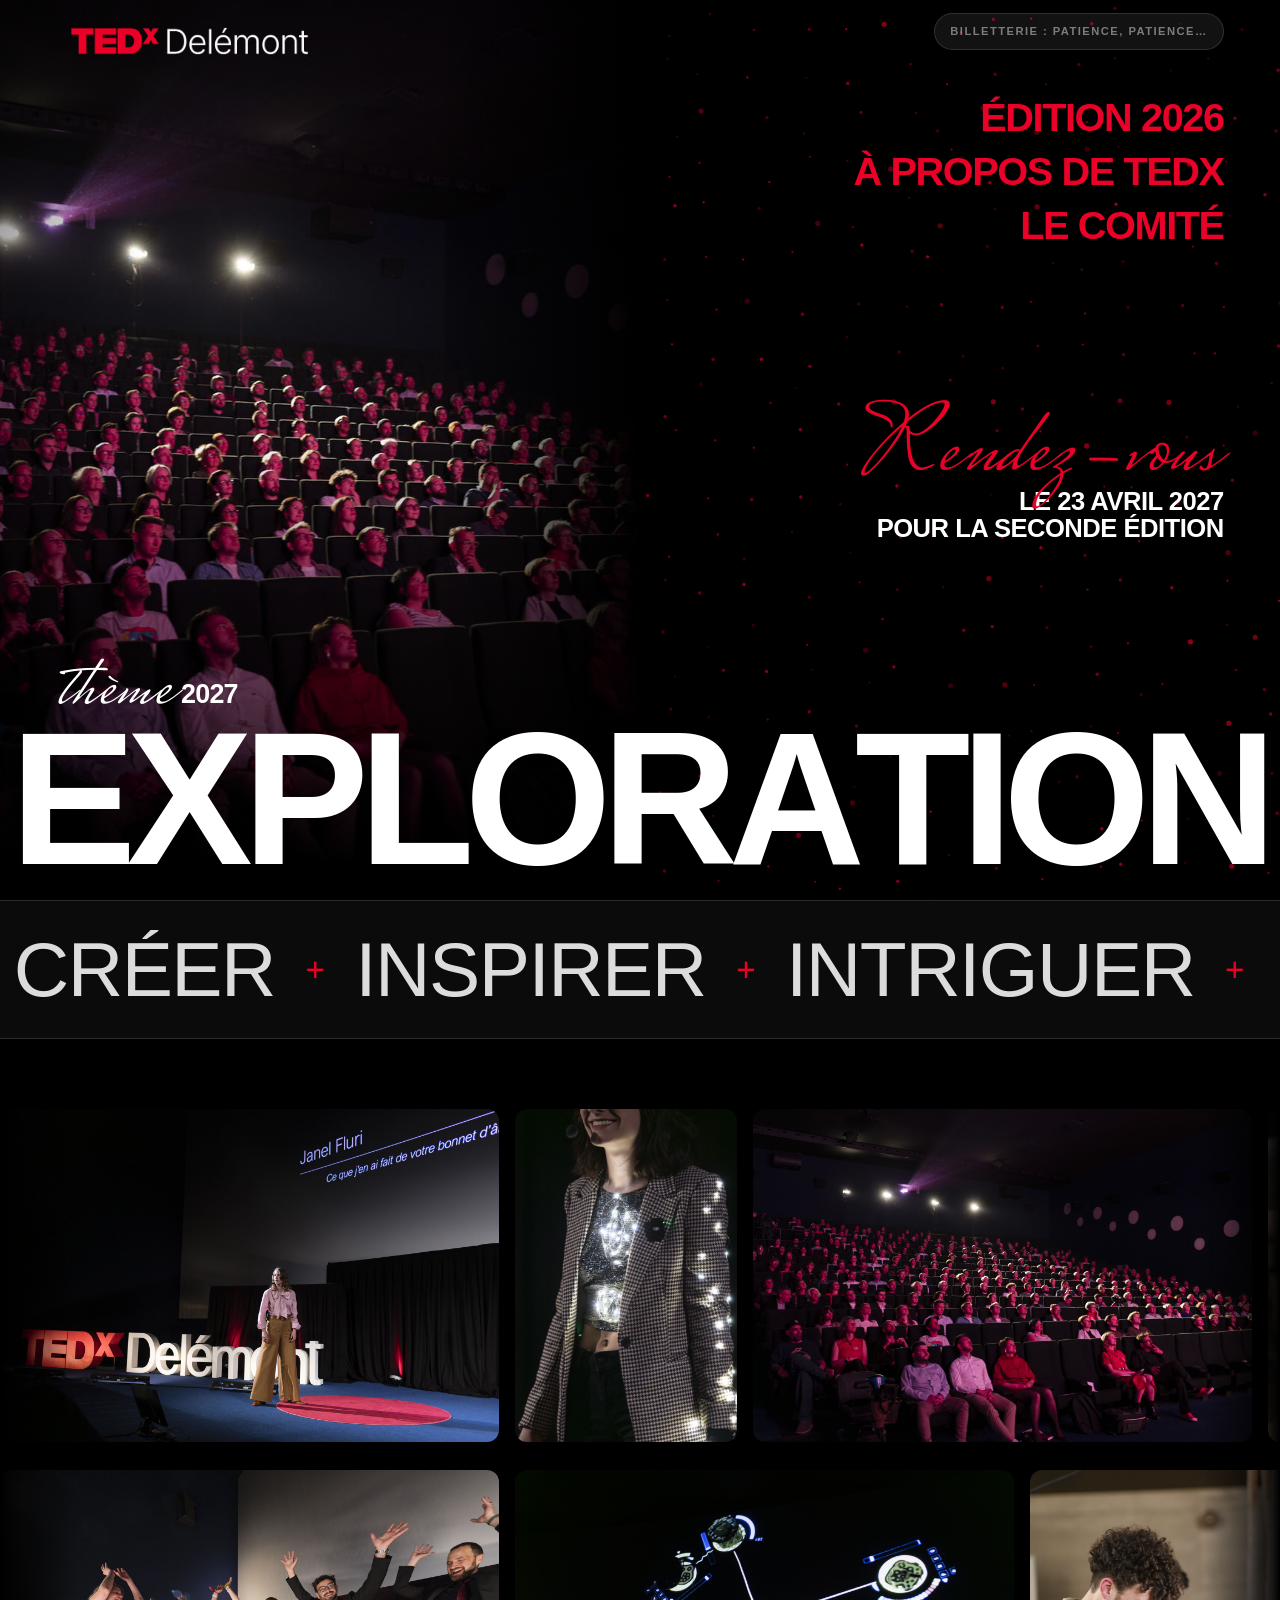
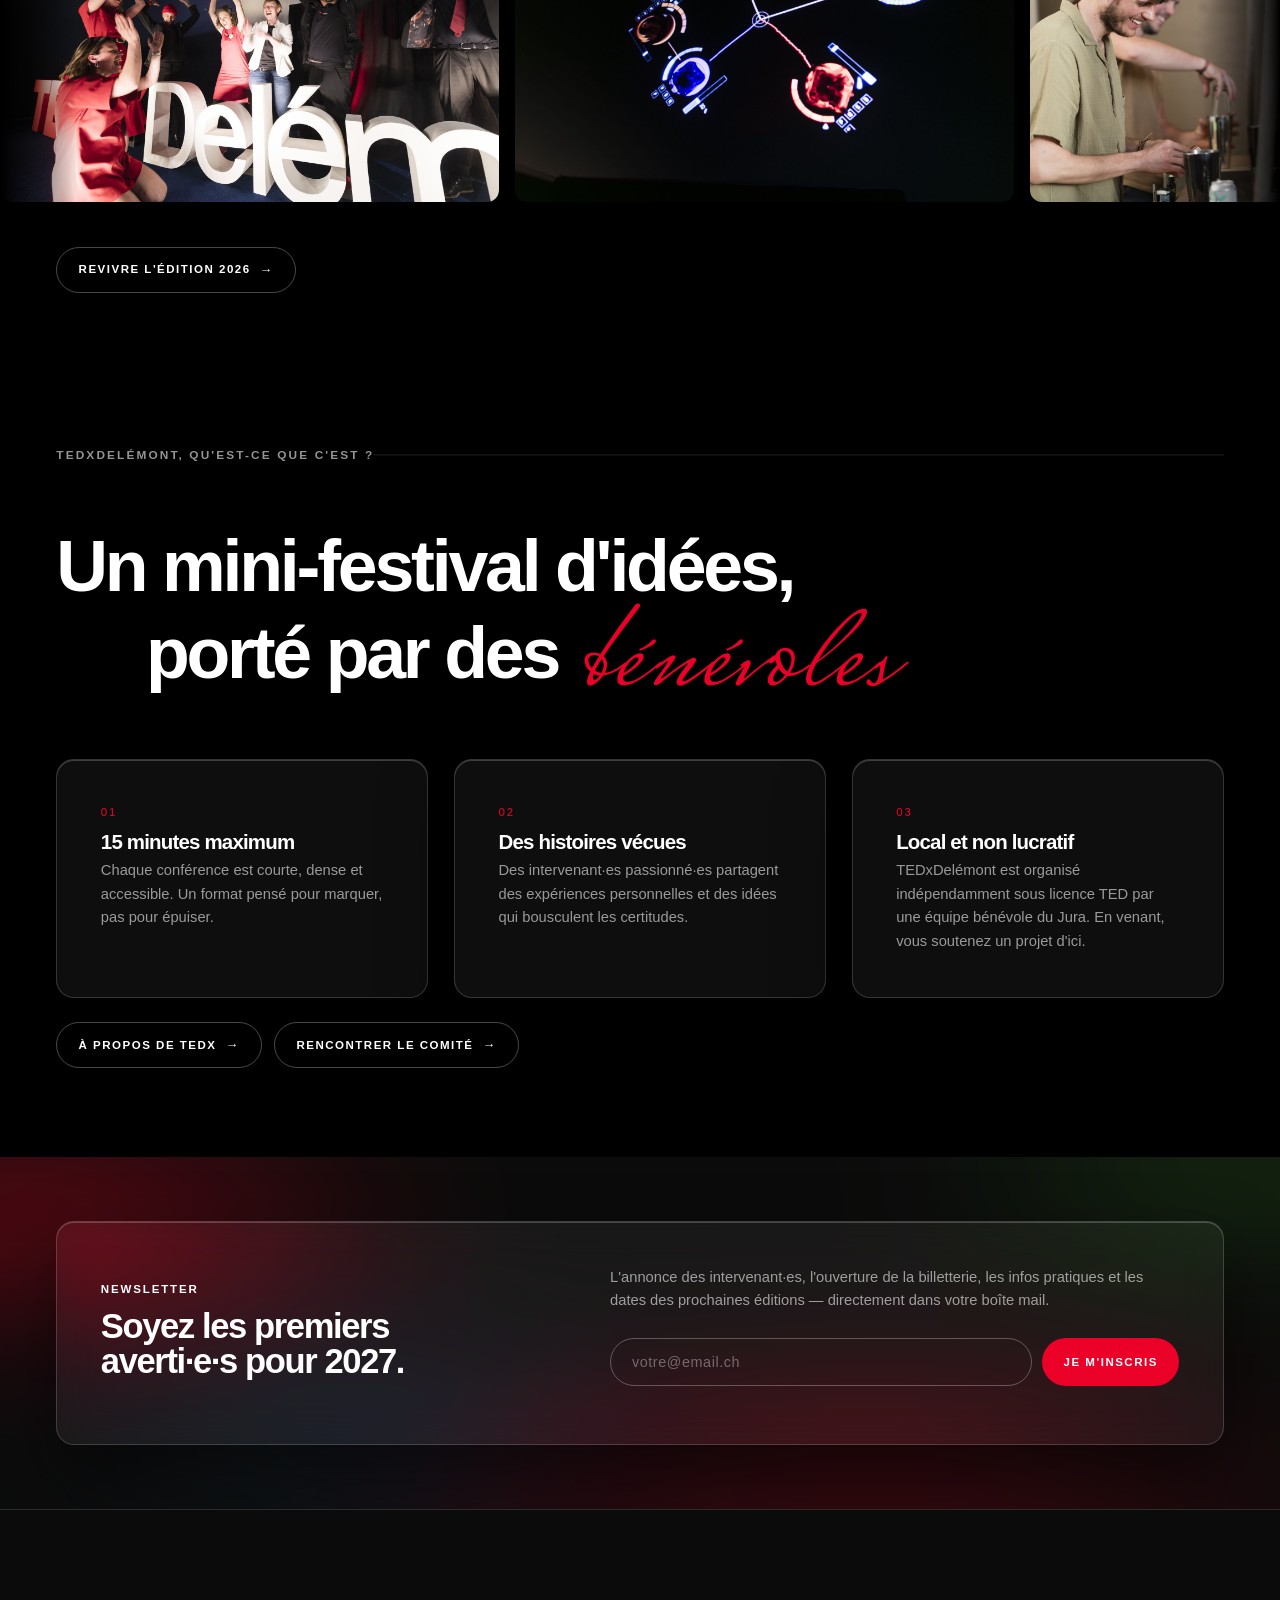
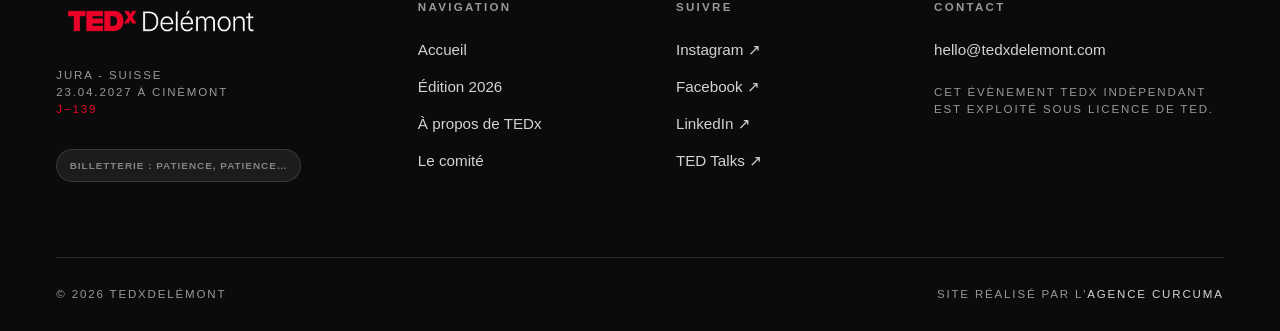
==== commit 7209187f: "Forcer le rechargement de main.js (cache navigateur) Co-Authored-By: Claude Opus 5.5 <noreply@anthro" ====
--- a/index.html
+++ b/index.html
@@ -269,7 +269,7 @@
   </div>
 </footer>
 
-<script src="assets/js/main.js"></script>
+<script src="assets/js/main.js?v=20261117"></script>
 <!-- anti-robots exigé par Infomaniak pour le formulaire newsletter -->
 <script src="https://eu.altcha.org/js/latest/altcha.min.js" type="module" defer></script>
 <script src="https://newsletter.storage5.infomaniak.com/mcaptcha/altcha.js" defer></script>
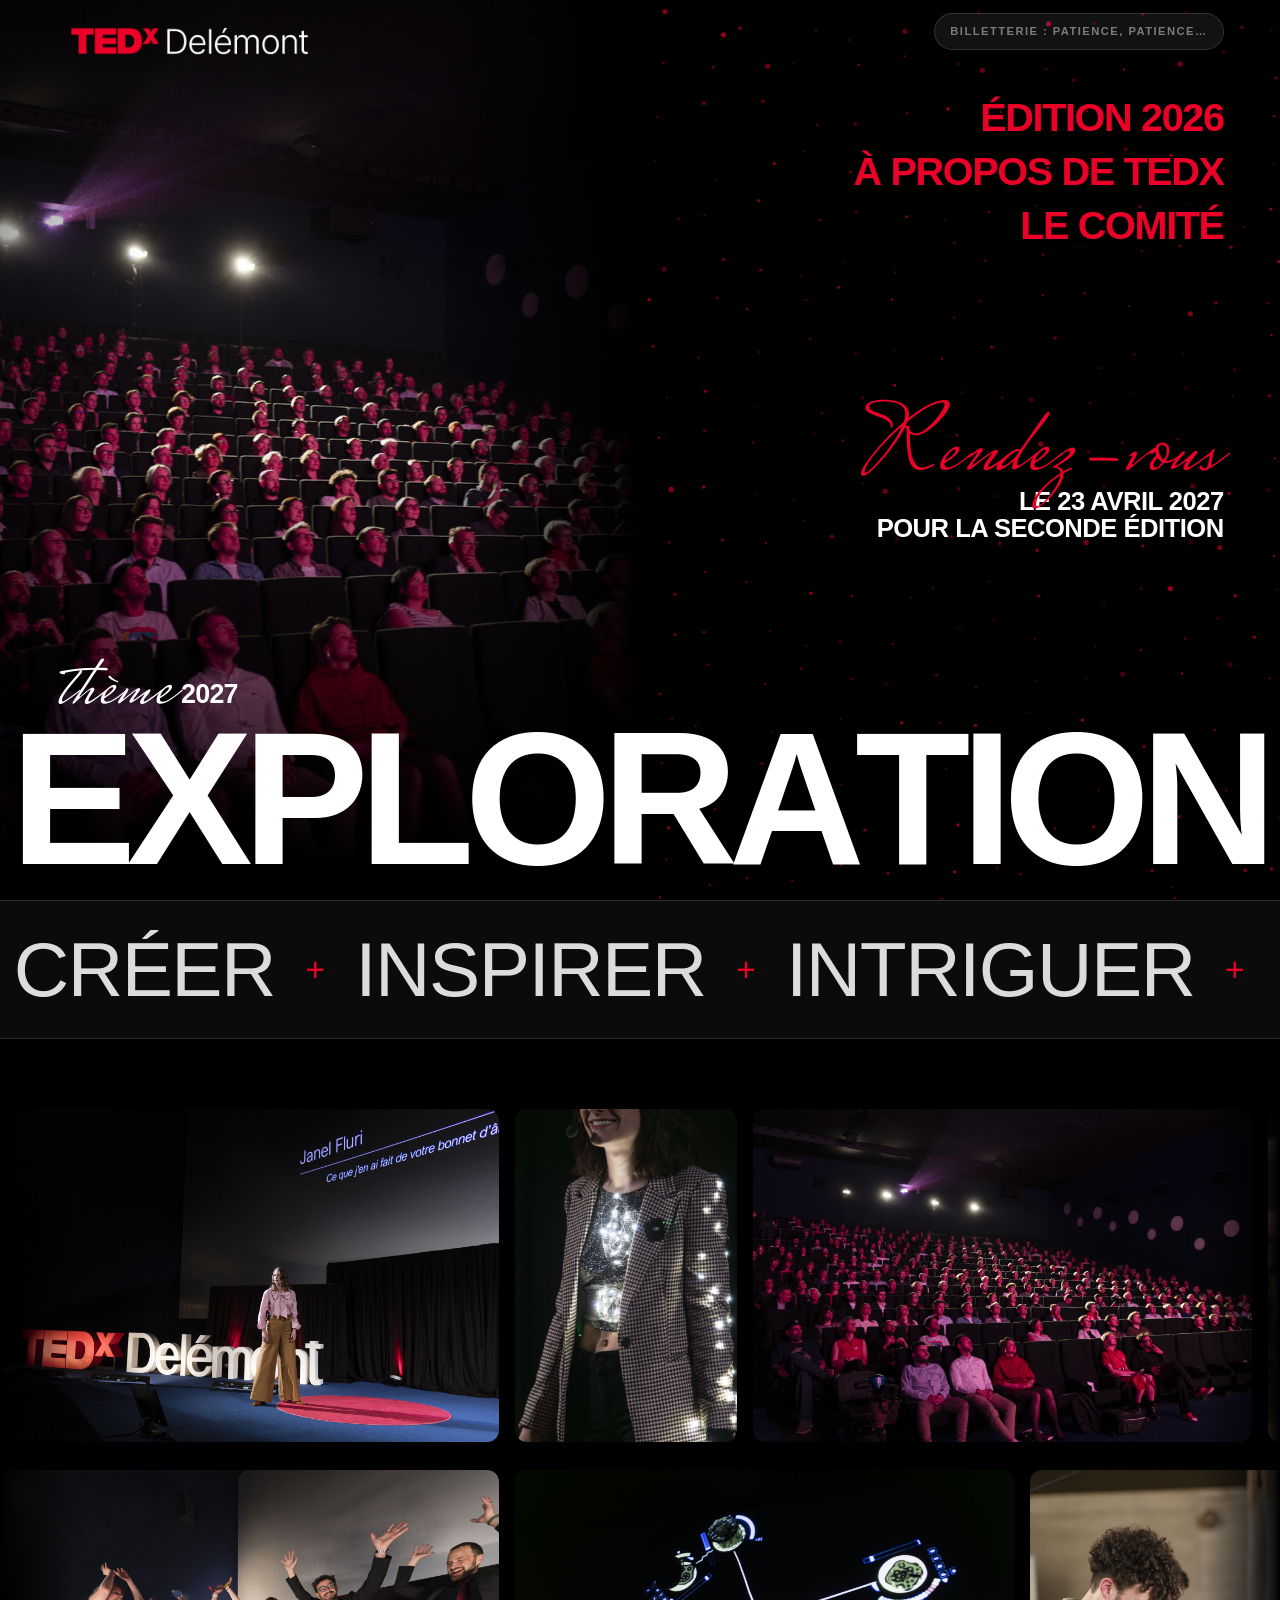
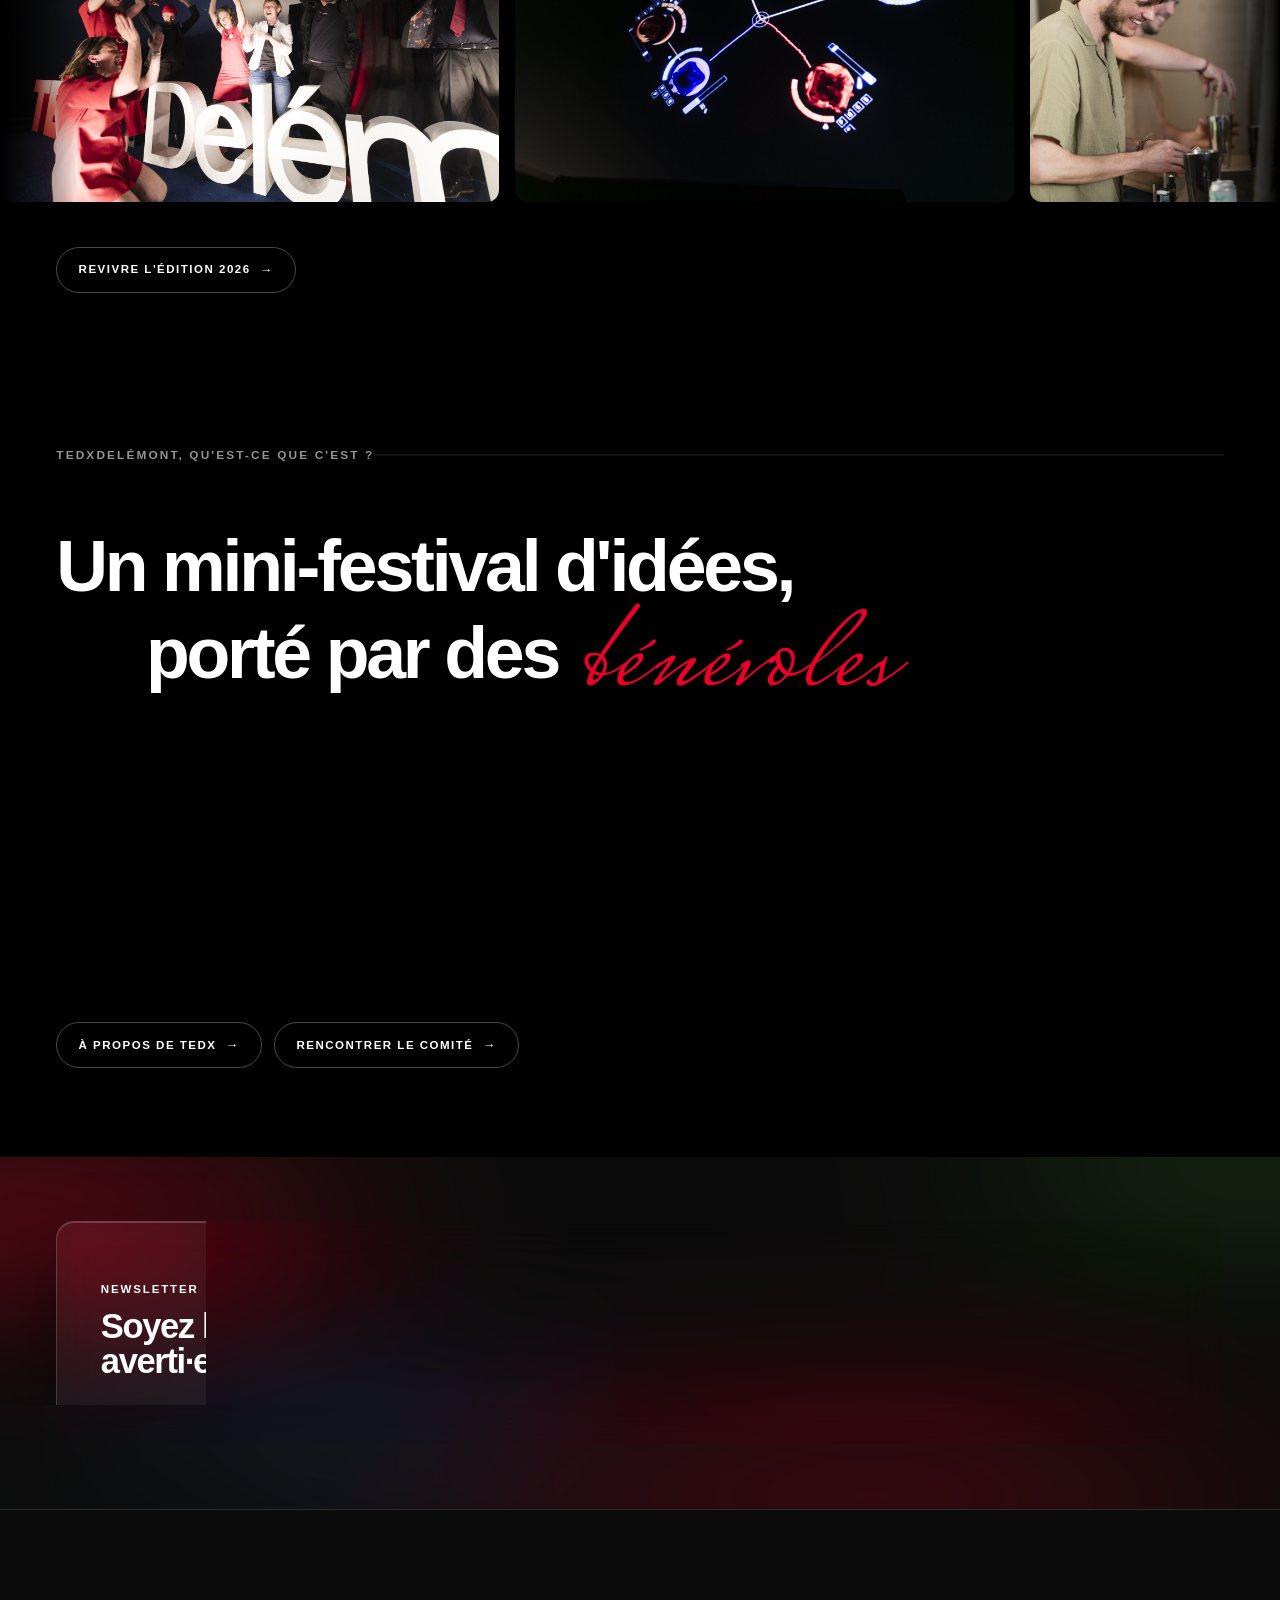
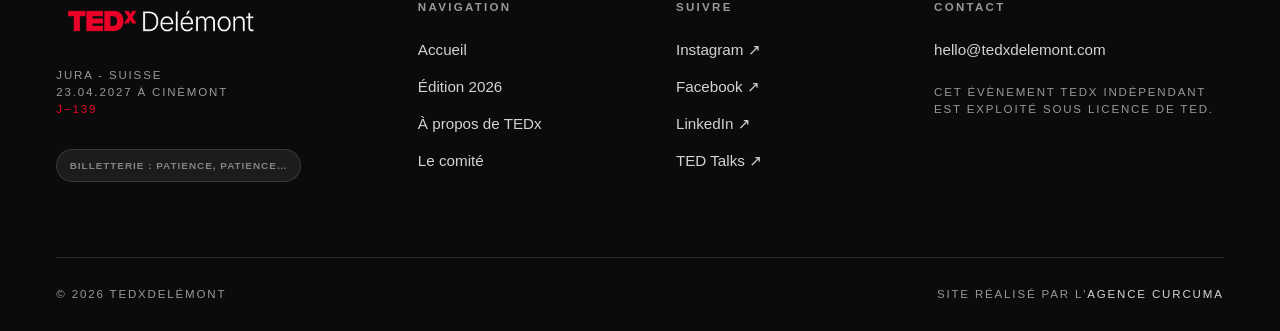
==== commit fd1ce072: "Newsletter : validation gérée par le script (la case cachée de l'anti-robots bloquait l'envoi) Co-Au" ====
--- a/index.html
+++ b/index.html
@@ -212,7 +212,7 @@
           <p class="small" style="margin:0">L'annonce des intervenant·es, l'ouverture de la billetterie, les infos pratiques et les dates des prochaines éditions — directement dans votre boîte mail.</p>
 
           <!-- NEWSLETTER : reliée à Infomaniak Newsletter (formulaire 22344, groupe « TEDxDelémont »). Ne pas modifier les champs cachés. -->
-          <form class="nl-form" data-newsletter method="post" action="https://newsletter.infomaniak.com/v3/api/1/newsletters/webforms/22344/submit">
+          <form class="nl-form" data-newsletter novalidate method="post" action="https://newsletter.infomaniak.com/v3/api/1/newsletters/webforms/22344/submit">
             <input class="hp" type="email" name="email" tabindex="-1" autocomplete="off" aria-hidden="true">
             <input type="hidden" name="key" value="[base64]">
             <input type="hidden" name="webform_id" value="22344">
@@ -269,7 +269,7 @@
   </div>
 </footer>
 
-<script src="assets/js/main.js?v=20261117"></script>
+<script src="assets/js/main.js?v=20261117b"></script>
 <!-- anti-robots exigé par Infomaniak pour le formulaire newsletter -->
 <script src="https://eu.altcha.org/js/latest/altcha.min.js" type="module" defer></script>
 <script src="https://newsletter.storage5.infomaniak.com/mcaptcha/altcha.js" defer></script>
